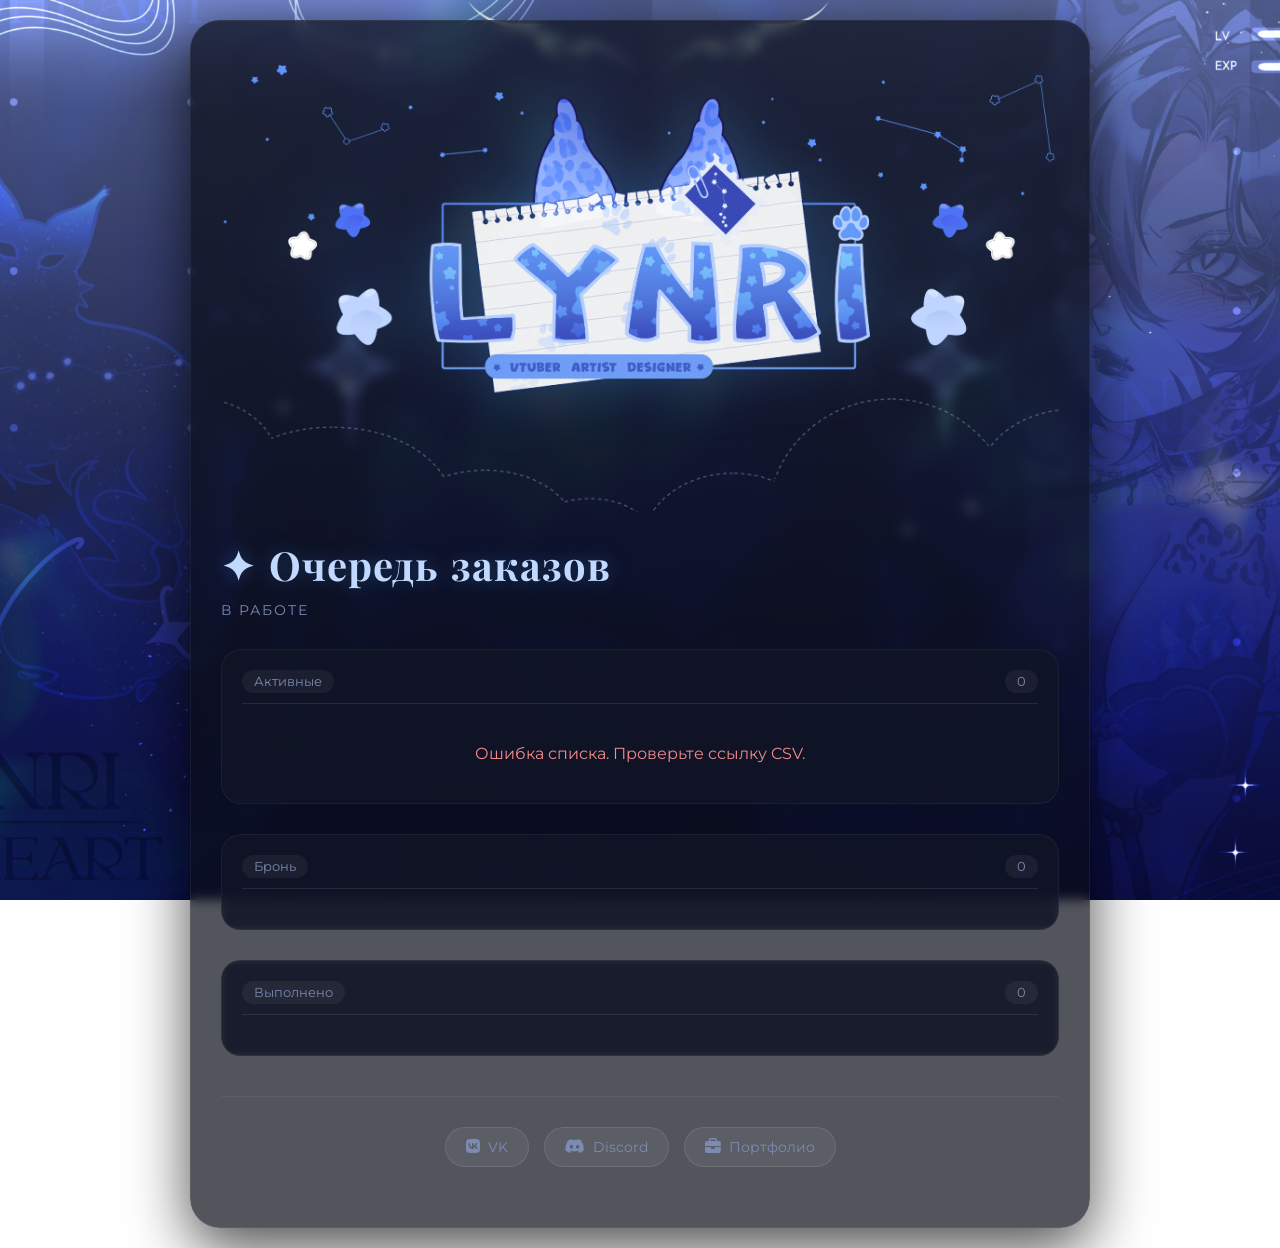
==== index.html @ e6dee806 "first commit" ====
<!DOCTYPE html>
<html lang="ru">
<head>
    <meta charset="UTF-8">
    <meta name="viewport" content="width=device-width, initial-scale=1.0">
    <title>LYNRI — Очередь заказов</title>
    
    <link href="https://fonts.googleapis.com/css2?family=Playfair+Display:ital,wght@0,400;0,600;1,400&family=Montserrat:wght@300;400;500&display=swap" rel="stylesheet">
    <link rel="stylesheet" href="https://cdnjs.cloudflare.com/ajax/libs/font-awesome/6.4.0/css/all.min.css">

    <style>
        /* 
              1. БАЗОВЫЕ ЦВЕТА
               */
        * {
            box-sizing: border-box;
            margin: 0;
            padding: 0;
        }

        body {
            background-image: url('background.jpg'); 
            background-size: cover;
            background-position: center;
            background-attachment: fixed;
            background-repeat: no-repeat;

            color: #e0e5ff;
            font-family: 'Montserrat', sans-serif;
            min-height: 100vh;
            display: flex;
            justify-content: center;
            padding: 20px;
        }

        .container {
            max-width: 900px;
            width: 100%;
            background: rgba(11, 13, 23, 0.7); 
            backdrop-filter: blur(6px);
            padding: 30px;
            border-radius: 30px;
            border: 1px solid rgba(255,255,255,0.05);
            box-shadow: 0 20px 60px rgba(0,0,0,0.7);
        }

        /* 
              2. КАСТОМНЫЕ ШРИФТЫ
               */
        @font-face {
            font-family: 'Angelic Bonques';
            src: url('fonts/Angelic Bonques Sans Regular.ttf') format('truetype');
            font-weight: normal;
            font-style: normal;
        }
        @font-face {
            font-family: 'Bergamasco';
            src: url('fonts/BergamascoLight.otf') format('opentype');
            font-weight: normal;
            font-style: normal;
        }
        @font-face {
            font-family: 'Pixelzone';
            src: url('fonts/Pixelzone.ttf') format('truetype');
            font-weight: 500;
            font-style: normal;
        }

        h1, h2, .order-nick {
            font-family: 'Angelic Bonques', 'Playfair Display', serif;
            letter-spacing: 1px;
        }

        /* 
              3. ЛОГОТИП
               */
        .logo-header {
            text-align: center;
            margin-bottom: 15px;
        }

        .logo-header img {
            max-width: 100%;
            width: 100%;
            height: auto;
            filter: drop-shadow(0 0 30px rgba(79, 172, 254, 0.3));
        }

        /* 
              4. СТИЛИ КАРТОЧЕК
               */
        h1 {
            font-size: 2.5rem;
            margin-bottom: 10px;
            color: #c1d9ff;
            text-shadow: 0 0 20px rgba(79, 172, 254, 0.3);
        }

        .sub-title {
            font-size: 0.9rem;
            color: #7b8bb3;
            letter-spacing: 2px;
            text-transform: uppercase;
            margin-bottom: 30px;
        }

        .section {
            background: rgba(20, 25, 45, 0.6);
            backdrop-filter: blur(4px);
            border-radius: 20px;
            padding: 20px;
            margin-bottom: 30px;
            border: 1px solid rgba(255,255,255,0.05);
        }

        .section-title {
            font-size: 1.2rem;
            color: #99b4e6;
            border-bottom: 1px solid rgba(255,255,255,0.1);
            padding-bottom: 10px;
            margin-bottom: 20px;
            display: flex;
            justify-content: space-between;
            align-items: center;
        }
        
        .section-title span {
            font-size: 0.8rem;
            background: rgba(255,255,255,0.05);
            padding: 4px 12px;
            border-radius: 20px;
            color: #7b8bb3;
        }

        /* = НОВАЯ КАРТОЧКА = */
        .order-card {
            position: relative;
            overflow: hidden;
            border-radius: 12px;
            padding: 16px 20px;
            margin-bottom: 12px;
            display: flex;
            justify-content: space-between;
            align-items: center;
            border-left: 3px solid #4a7c98;
            background: #141c2b;
            transition: all 0.2s;
            box-shadow: 0 4px 15px rgba(0,0,0,0.3);
        }

        .order-card:hover {
            transform: translateX(3px);
        }

        .order-card::before {
            content: '';
            position: absolute;
            top: 0;
            left: 0;
            height: 100%;
            width: var(--progress, 0%);
            background: rgba(74, 124, 152, 0.25);
            transition: width 0.5s ease;
            z-index: 0;
        }

        .order-nick {
            position: relative;
            z-index: 1;
            font-size: 1.1rem;
            font-weight: 600;
            color: #dbe6ff;
            letter-spacing: 0.5px;
        }

        .order-right {
            position: relative;
            z-index: 1;
            display: flex;
            align-items: center;
            gap: 15px;
            flex-wrap: wrap;
            justify-content: flex-end;
        }

        /* Бейджи статуса оплаты */
        .payment-badge {
            font-size: 0.7rem;
            padding: 4px 12px;
            border-radius: 30px;
            font-weight: 600;
            text-transform: uppercase;
            letter-spacing: 0.5px;
            white-space: nowrap;
        }

        .payment-paid {
            background: #1b4a3b;
            color: #6fcf97;
        }
        .payment-reserved {
            background: #3d315a;
            color: #b28fe6;
        }
        .payment-unpaid {
            background: #4a2e2e;
            color: #f28b8b;
        }

        .progress-text {
            font-size: 0.85rem;
            font-weight: 500;
            color: #7b8bb3;
            min-width: 35px;
            text-align: right;
        }

        /* 
              5. ФУТЕР С СОЦСЕТЯМИ
               */
        .footer-links {
            margin-top: 40px;
            text-align: center;
            padding: 30px 0;
            border-top: 1px solid rgba(255,255,255,0.05);
            display: flex;
            justify-content: center;
            gap: 15px;
            flex-wrap: wrap;
        }

        .footer-links a {
            color: #7b8bb3;
            text-decoration: none;
            font-size: 0.9rem;
            transition: all 0.3s ease;
            padding: 10px 20px;
            border-radius: 30px;
            background: rgba(255,255,255,0.05);
            border: 1px solid rgba(255,255,255,0.1);
            display: inline-flex;
            align-items: center;
            gap: 8px;
        }

        .footer-links a:hover {
            color: #c1d9ff;
            background: rgba(255,255,255,0.12);
            transform: translateY(-3px);
            box-shadow: 0 4px 15px rgba(79, 172, 254, 0.2);
        }

        .footer-links a i {
            font-size: 1.1em;
        }

        /* 
              6. АДАПТИВ (Мобильные)
               */
        @media (max-width: 650px) {
            .container { padding: 15px; }
            .order-card {
                flex-direction: column;
                align-items: flex-start;
                gap: 10px;
            }
            .order-right {
                width: 100%;
                justify-content: flex-start;
            }
            .order-nick {
                font-size: 1rem;
            }
            .logo-header img {
                max-width: 200px;
            }
        }
    </style>
</head>
<body>
    <div class="container">
        <div class="logo-header">
            <img src="logo.png" alt="LYNRI Logo">
        </div>

  
        <h1>✦ Очередь заказов</h1>
        <div class="sub-title">в работе</div>

        <!-- Блок: Активные (В работе) -->
        <div class="section" id="active-section">
            <div class="section-title">
                <span>Активные</span>
                <span id="active-count">0</span>
            </div>
            <div id="active-list"></div>
        </div>

        <!-- Блок: Бронь -->
        <div class="section" id="reserved-section">
            <div class="section-title">
                <span>Бронь</span>
                <span id="reserved-count">0</span>
            </div>
            <div id="reserved-list"></div>
        </div>

        <!-- Блок: Выполнено -->
        <div class="section" id="done-section">
            <div class="section-title">
                <span>Выполнено</span>
                <span id="done-count">0</span>
            </div>
            <div id="done-list"></div>
        </div>


        <div class="footer-links">
            <a href="https://vk.com/ваш_вк" target="_blank" aria-label="VK">
                <i class="fa-brands fa-vk"></i> VK
            </a>
            <a href="https://discord.gg/ваш_дискорд" target="_blank" aria-label="Discord">
                <i class="fa-brands fa-discord"></i> Discord
            </a>
            <a href="https://lynxheart.myportfolio.com/work" target="_blank" class="portfolio-link" aria-label="Портфолио">
                <i class="fa-solid fa-briefcase"></i> Портфолио
            </a>
        </div>
    </div>

    <!-- 
        Загружаем список из таблицы
         -->
    <script>
        const GOOGLE_SHEETS_CSV_URL = 'https://docs.google.com/spreadsheets/d/e/2PACX-1vRECqnD-OOCX1bl_h93zz3nt8xxauWcC_f7AHNR52vi6DpwQ6y5DIsLlx8XBZGhv_gj8Gy8Ri6N9Inb/pub?output=csv';

        const PAYMENT_CLASSES = {
            'Оплачено': 'payment-paid',
            'Бронь': 'payment-reserved',
            'Не оплачено': 'payment-unpaid'
        };

        async function loadOrders() {
            try {
                const response = await fetch(GOOGLE_SHEETS_CSV_URL, { cache: 'no-store' });
                if (!response.ok) throw new Error('Ошибка загрузки таблицы');
                const csvText = await response.text();
                const rows = csvText.trim().split('\n').slice(1);
                
                const orders = rows.map(row => {
                    const cols = row.split(',').map(c => c.trim().replace(/^"|"$/g, ''));
                    return {
                        nick: cols[0] || 'Без имени',
                        progress: parseInt(cols[1]) || 0,
                        payment: cols[2] || 'Не оплачено',
                        status: cols[3] || 'В работе'
                    };
                });

                const validOrders = orders.filter(o => o.nick !== 'Без имени');
                renderOrders(validOrders);

            } catch (error) {
                console.error('Ошибка при загрузке:', error);
                document.querySelector('#active-list').innerHTML = 
                    '<p style="color:#f28b8b; text-align:center; padding:20px;">Ошибка списка. Проверьте ссылку CSV.</p>';
            }
        }

        function renderOrders(orders) {
            const active = orders.filter(o => o.status === 'В работе' && o.progress < 100);
            const reserved = orders.filter(o => o.payment === 'Бронь');
            const done = orders.filter(o => o.status === 'Выполнено' || o.progress === 100);

            function createCard(order) {
                const badgeClass = PAYMENT_CLASSES[order.payment] || 'payment-unpaid';
                return `
                    <div class="order-card" style="--progress: ${order.progress}%;">
                        <span class="order-nick">${order.nick}</span>
                        <div class="order-right">
                            <span class="payment-badge ${badgeClass}">${order.payment}</span>
                            <span class="progress-text">${order.progress}%</span>
                        </div>
                    </div>
                `;
            }

            document.getElementById('active-list').innerHTML = active.map(createCard).join('');
            document.getElementById('reserved-list').innerHTML = reserved.map(createCard).join('');
            document.getElementById('done-list').innerHTML = done.map(createCard).join('');

            document.getElementById('active-count').textContent = active.length;
            document.getElementById('reserved-count').textContent = reserved.length;
            document.getElementById('done-count').textContent = done.length;
        }

        loadOrders();
        setInterval(loadOrders, 30000);
    </script>
</body>
</html>
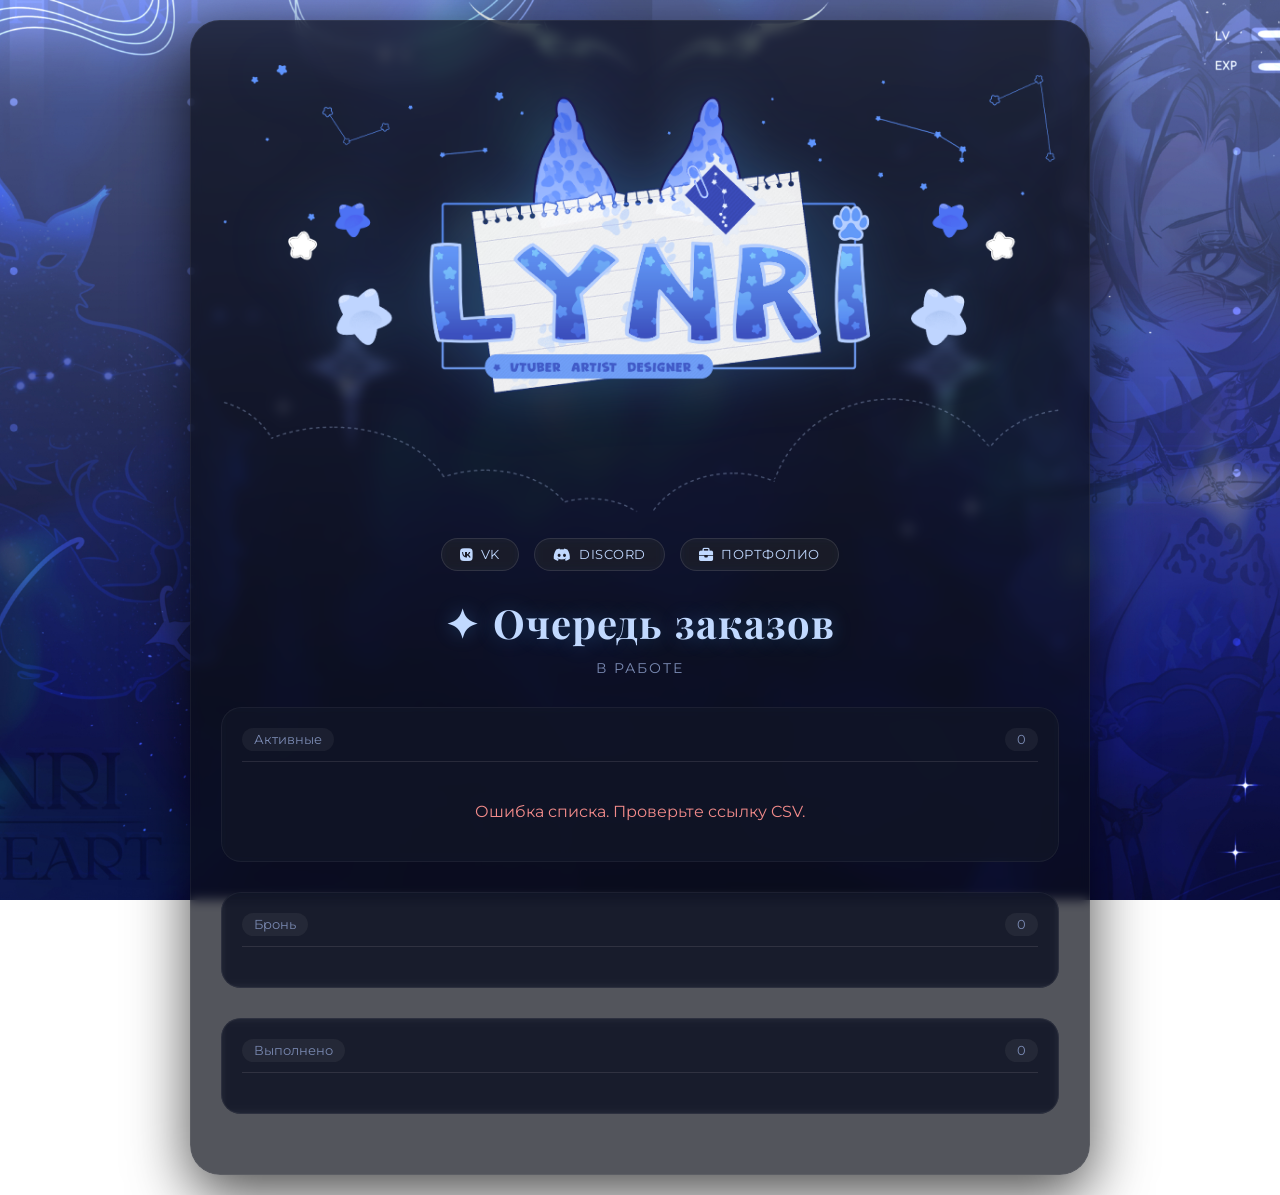
==== commit 77f032c3: "init" ====
--- a/index.html
+++ b/index.html
@@ -72,11 +72,11 @@
         }
 
         /* 
-              3. ЛОГОТИП
+              3. ЛОГОТИП И СОЦИАЛЬНЫЕ КНОПКИ
                */
         .logo-header {
             text-align: center;
-            margin-bottom: 15px;
+            margin-bottom: 10px;
         }
 
         .logo-header img {
@@ -84,6 +84,45 @@
             width: 100%;
             height: auto;
             filter: drop-shadow(0 0 30px rgba(79, 172, 254, 0.3));
+        }
+
+        /* Обновлённые соц-кнопки под логотипом */
+        .social-links {
+            display: flex;
+            justify-content: center;
+            gap: 15px;
+            flex-wrap: wrap;
+            margin: 15px 0 25px 0;
+        }
+
+        .social-links a {
+            color: #c1d9ff;
+            text-decoration: none;
+            font-size: 0.8rem;
+            padding: 8px 18px;
+            border-radius: 30px;
+            background: rgba(255, 255, 255, 0.06);
+            border: 1px solid rgba(255, 255, 255, 0.1);
+            backdrop-filter: blur(4px);
+            display: inline-flex;
+            align-items: center;
+            gap: 8px;
+            transition: all 0.3s ease;
+            letter-spacing: 0.5px;
+            font-weight: 400;
+            text-transform: uppercase;
+        }
+
+        .social-links a i {
+            font-size: 1.1em;
+        }
+
+        .social-links a:hover {
+            transform: scale(1.05);
+            background: rgba(79, 172, 254, 0.15);
+            border-color: #4a7c98;
+            box-shadow: 0 0 25px rgba(79, 172, 254, 0.15);
+            color: #fff;
         }
 
         /* 
@@ -94,6 +133,7 @@
             margin-bottom: 10px;
             color: #c1d9ff;
             text-shadow: 0 0 20px rgba(79, 172, 254, 0.3);
+            text-align: center;
         }
 
         .sub-title {
@@ -102,6 +142,7 @@
             letter-spacing: 2px;
             text-transform: uppercase;
             margin-bottom: 30px;
+            text-align: center;
         }
 
         .section {
@@ -216,46 +257,7 @@
         }
 
         /* 
-              5. ФУТЕР С СОЦСЕТЯМИ
-               */
-        .footer-links {
-            margin-top: 40px;
-            text-align: center;
-            padding: 30px 0;
-            border-top: 1px solid rgba(255,255,255,0.05);
-            display: flex;
-            justify-content: center;
-            gap: 15px;
-            flex-wrap: wrap;
-        }
-
-        .footer-links a {
-            color: #7b8bb3;
-            text-decoration: none;
-            font-size: 0.9rem;
-            transition: all 0.3s ease;
-            padding: 10px 20px;
-            border-radius: 30px;
-            background: rgba(255,255,255,0.05);
-            border: 1px solid rgba(255,255,255,0.1);
-            display: inline-flex;
-            align-items: center;
-            gap: 8px;
-        }
-
-        .footer-links a:hover {
-            color: #c1d9ff;
-            background: rgba(255,255,255,0.12);
-            transform: translateY(-3px);
-            box-shadow: 0 4px 15px rgba(79, 172, 254, 0.2);
-        }
-
-        .footer-links a i {
-            font-size: 1.1em;
-        }
-
-        /* 
-              6. АДАПТИВ (Мобильные)
+              5. АДАПТИВ (Мобильные)
                */
         @media (max-width: 650px) {
             .container { padding: 15px; }
@@ -274,16 +276,34 @@
             .logo-header img {
                 max-width: 200px;
             }
+            .social-links a {
+                padding: 6px 14px;
+                font-size: 0.7rem;
+            }
         }
     </style>
 </head>
 <body>
     <div class="container">
+        <!-- ЛОГОТИП -->
         <div class="logo-header">
             <img src="logo.png" alt="LYNRI Logo">
         </div>
 
-  
+        <!-- СОЦИАЛЬНЫЕ ССЫЛКИ ПОД ЛОГОТИПОМ -->
+        <div class="social-links">
+            <a href="https://vk.com/lynriblauheart" target="_blank" aria-label="VK">
+                <i class="fa-brands fa-vk"></i> VK
+            </a>
+            <a href="https://discord.gg/lynriblauheart" target="_blank" aria-label="Discord">
+                <i class="fa-brands fa-discord"></i> Discord
+            </a>
+            <a href="https://lynxheart.myportfolio.com/work" target="_blank" aria-label="Портфолио">
+                <i class="fa-solid fa-briefcase"></i> Портфолио
+            </a>
+        </div>
+
+        <!-- Заголовок -->
         <h1>✦ Очередь заказов</h1>
         <div class="sub-title">в работе</div>
 
@@ -312,19 +332,6 @@
                 <span id="done-count">0</span>
             </div>
             <div id="done-list"></div>
-        </div>
-
-
-        <div class="footer-links">
-            <a href="https://vk.com/ваш_вк" target="_blank" aria-label="VK">
-                <i class="fa-brands fa-vk"></i> VK
-            </a>
-            <a href="https://discord.gg/ваш_дискорд" target="_blank" aria-label="Discord">
-                <i class="fa-brands fa-discord"></i> Discord
-            </a>
-            <a href="https://lynxheart.myportfolio.com/work" target="_blank" class="portfolio-link" aria-label="Портфолио">
-                <i class="fa-solid fa-briefcase"></i> Портфолио
-            </a>
         </div>
     </div>
 
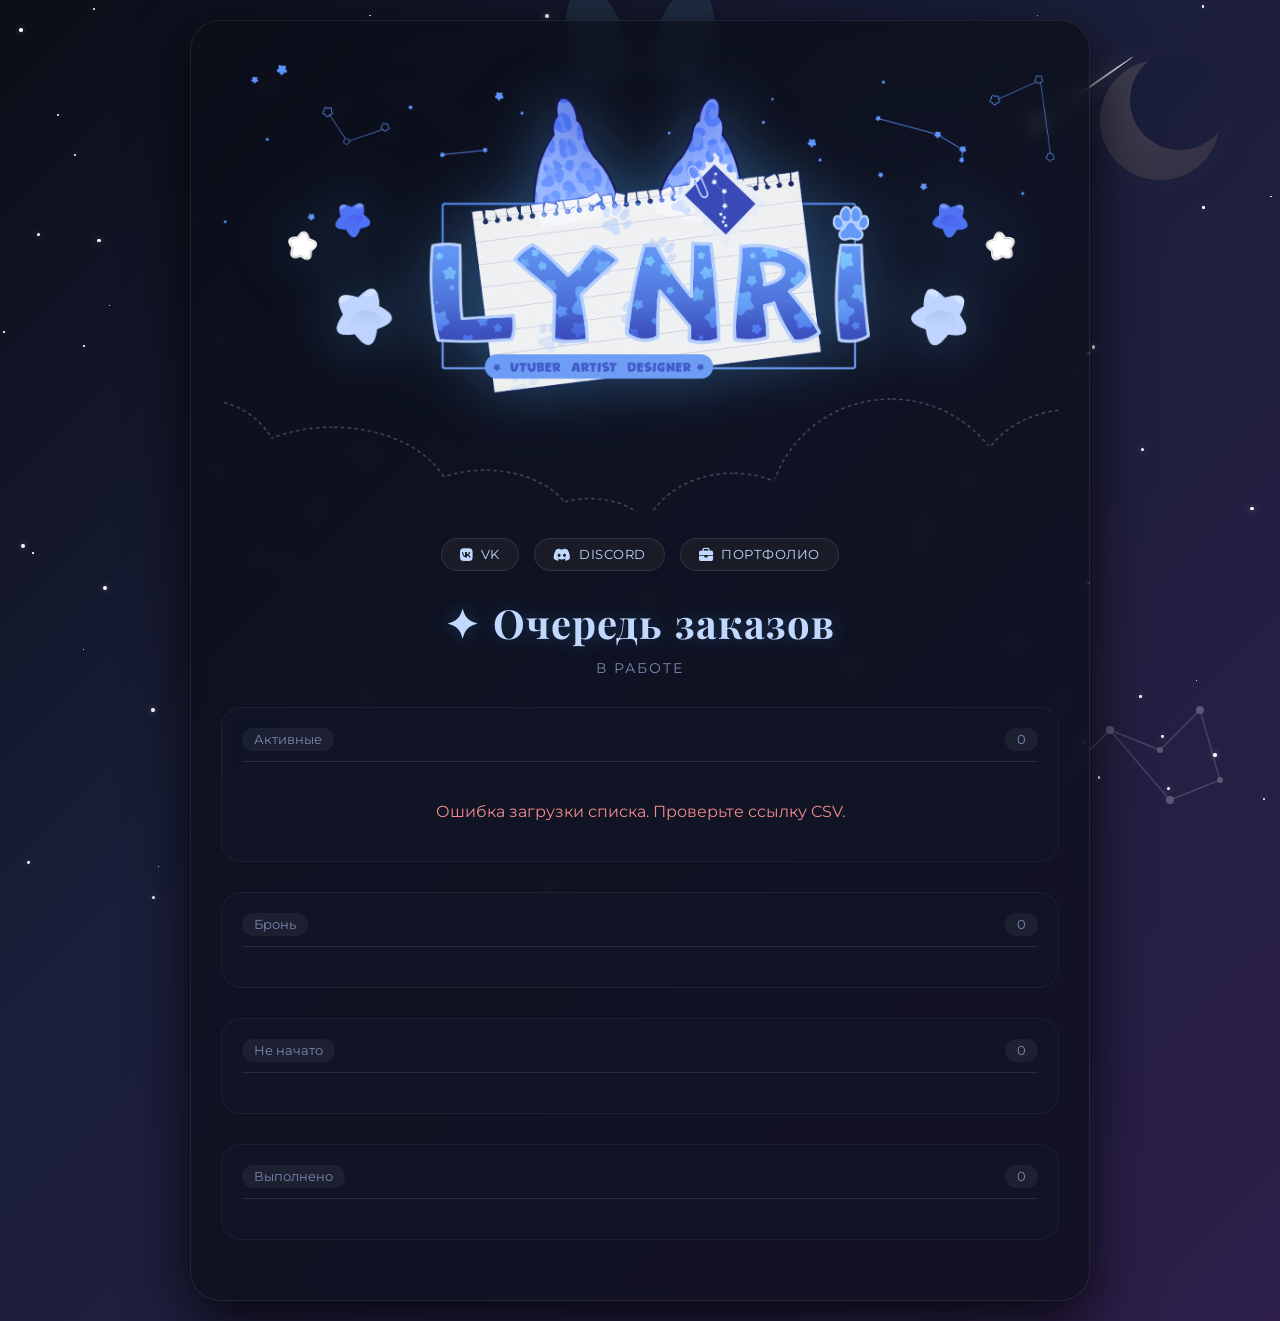
==== commit 9a22596d: "init2" ====
--- a/index.html
+++ b/index.html
@@ -4,14 +4,14 @@
     <meta charset="UTF-8">
     <meta name="viewport" content="width=device-width, initial-scale=1.0">
     <title>LYNRI — Очередь заказов</title>
-    
+
     <link href="https://fonts.googleapis.com/css2?family=Playfair+Display:ital,wght@0,400;0,600;1,400&family=Montserrat:wght@300;400;500&display=swap" rel="stylesheet">
     <link rel="stylesheet" href="https://cdnjs.cloudflare.com/ajax/libs/font-awesome/6.4.0/css/all.min.css">
 
     <style>
-        /* 
-              1. БАЗОВЫЕ ЦВЕТА
-               */
+        /* =========================================================
+              1. БАЗОВЫЕ ЦВЕТА И ФОН (ГРАДИЕНТ)
+              ========================================================= */
         * {
             box-sizing: border-box;
             margin: 0;
@@ -19,34 +19,179 @@
         }
 
         body {
-            background-image: url('background.jpg'); 
-            background-size: cover;
-            background-position: center;
-            background-attachment: fixed;
-            background-repeat: no-repeat;
-
+            /* Убрали картинку, теперь градиент */
+            background: linear-gradient(135deg, #0b0d17 0%, #1a1f3a 40%, #2d1f4a 100%);
+            min-height: 100vh;
             color: #e0e5ff;
             font-family: 'Montserrat', sans-serif;
-            min-height: 100vh;
             display: flex;
             justify-content: center;
             padding: 20px;
-        }
-
+            overflow-x: hidden;
+        }
+
+        /* =========================================================
+              2. ДЕКОРАТИВНЫЕ ЭЛЕМЕНТЫ (ЗВЁЗДЫ, ЛУНА, СОЗВЕЗДИЕ)
+              ========================================================= */
+
+        /* Общий контейнер для декора (чтобы не мешал контенту) */
+        .stars-wrapper {
+            position: fixed;
+            top: 0;
+            left: 0;
+            width: 100%;
+            height: 100%;
+            pointer-events: none;
+            z-index: 0;
+            overflow: hidden;
+        }
+
+        /* Звёзды (мерцающие) */
+        .star {
+            position: absolute;
+            background: #fff;
+            border-radius: 50%;
+            animation: twinkle var(--duration) ease-in-out infinite alternate;
+            box-shadow: 0 0 6px rgba(255,255,255,0.4);
+        }
+
+        @keyframes twinkle {
+            0% { opacity: 0.3; transform: scale(0.8); }
+            100% { opacity: 1; transform: scale(1.2); }
+        }
+
+        /* Падающая звезда */
+        .shooting-star {
+            position: absolute;
+            top: 10%;
+            left: 80%;
+            width: 120px;
+            height: 2px;
+            background: linear-gradient(to right, rgba(255,255,255,0), #ffffff);
+            border-radius: 50%;
+            transform: rotate(-35deg);
+            animation: shoot 8s linear infinite;
+            box-shadow: 0 0 20px rgba(255,255,255,0.5);
+        }
+
+        .shooting-star::after {
+            content: '';
+            position: absolute;
+            top: -3px;
+            left: 0;
+            width: 8px;
+            height: 8px;
+            background: #fff;
+            border-radius: 50%;
+            box-shadow: 0 0 20px #fff;
+        }
+
+        @keyframes shoot {
+            0% { transform: translate(0, 0) rotate(-35deg); opacity: 0; }
+            5% { opacity: 1; }
+            20% { opacity: 1; }
+            40% { opacity: 0; transform: translate(-600px, 400px) rotate(-35deg); }
+            100% { opacity: 0; }
+        }
+
+        /* Созвездие (SVG) */
+        .constellation {
+            position: fixed;
+            bottom: 60px;
+            right: 40px;
+            width: 200px;
+            height: 150px;
+            opacity: 0.25;
+            z-index: 0;
+            stroke: rgba(255,255,255,0.6);
+            fill: none;
+            stroke-width: 1.5;
+        }
+
+        .constellation circle {
+            fill: #fff;
+            stroke: none;
+        }
+
+        /* Луна (полумесяц) */
+        .moon {
+            position: fixed;
+            top: 60px;
+            right: 60px;
+            width: 120px;
+            height: 120px;
+            opacity: 0.15;
+            z-index: 0;
+            background: radial-gradient(circle at 30% 30%, #ffe5b4, #b08d6a);
+            border-radius: 50%;
+            box-shadow: 0 0 80px rgba(255, 235, 180, 0.2);
+        }
+
+        .moon::after {
+            content: '';
+            position: absolute;
+            top: -10px;
+            left: 30px;
+            width: 100px;
+            height: 100px;
+            background: #1a1f3a;
+            border-radius: 50%;
+        }
+
+        /* Ушки (декоративные сверху) */
+        .ears {
+            position: fixed;
+            top: 0;
+            left: 50%;
+            transform: translateX(-50%);
+            width: 300px;
+            height: 80px;
+            z-index: 0;
+            opacity: 0.2;
+            pointer-events: none;
+        }
+
+        .ears::before, .ears::after {
+            content: '';
+            position: absolute;
+            bottom: 0;
+            width: 50px;
+            height: 90px;
+            background: #4a7c98;
+            border-radius: 50% 50% 0 0;
+            transform-origin: bottom center;
+            border: 2px solid rgba(255,255,255,0.1);
+        }
+
+        .ears::before {
+            left: 30%;
+            transform: rotate(-15deg);
+        }
+
+        .ears::after {
+            right: 30%;
+            transform: rotate(15deg);
+        }
+
+        /* =========================================================
+              3. ОСНОВНОЙ КОНТЕЙНЕР
+              ========================================================= */
         .container {
+            position: relative;
+            z-index: 1;
             max-width: 900px;
             width: 100%;
-            background: rgba(11, 13, 23, 0.7); 
-            backdrop-filter: blur(6px);
+            background: rgba(11, 13, 23, 0.7);
+            backdrop-filter: blur(8px);
             padding: 30px;
             border-radius: 30px;
-            border: 1px solid rgba(255,255,255,0.05);
-            box-shadow: 0 20px 60px rgba(0,0,0,0.7);
-        }
-
-        /* 
-              2. КАСТОМНЫЕ ШРИФТЫ
-               */
+            border: 1px solid rgba(255,255,255,0.08);
+            box-shadow: 0 20px 60px rgba(0,0,0,0.8);
+        }
+
+        /* =========================================================
+              4. ШРИФТЫ
+              ========================================================= */
         @font-face {
             font-family: 'Angelic Bonques';
             src: url('fonts/Angelic Bonques Sans Regular.ttf') format('truetype');
@@ -71,9 +216,9 @@
             letter-spacing: 1px;
         }
 
-        /* 
-              3. ЛОГОТИП И СОЦИАЛЬНЫЕ КНОПКИ
-               */
+        /* =========================================================
+              5. ЛОГОТИП И СОЦИАЛКИ
+              ========================================================= */
         .logo-header {
             text-align: center;
             margin-bottom: 10px;
@@ -83,10 +228,9 @@
             max-width: 100%;
             width: 100%;
             height: auto;
-            filter: drop-shadow(0 0 30px rgba(79, 172, 254, 0.3));
-        }
-
-        /* Обновлённые соц-кнопки под логотипом */
+            filter: drop-shadow(0 0 30px rgba(79, 172, 254, 0.4));
+        }
+
         .social-links {
             display: flex;
             justify-content: center;
@@ -125,9 +269,9 @@
             color: #fff;
         }
 
-        /* 
-              4. СТИЛИ КАРТОЧЕК
-               */
+        /* =========================================================
+              6. СТИЛИ КАРТОЧЕК
+              ========================================================= */
         h1 {
             font-size: 2.5rem;
             margin-bottom: 10px;
@@ -164,7 +308,7 @@
             justify-content: space-between;
             align-items: center;
         }
-        
+
         .section-title span {
             font-size: 0.8rem;
             background: rgba(255,255,255,0.05);
@@ -173,7 +317,6 @@
             color: #7b8bb3;
         }
 
-        /* = НОВАЯ КАРТОЧКА = */
         .order-card {
             position: relative;
             overflow: hidden;
@@ -193,6 +336,7 @@
             transform: translateX(3px);
         }
 
+        /* Фон прогресса (0% = пустой) */
         .order-card::before {
             content: '';
             position: absolute;
@@ -214,6 +358,12 @@
             letter-spacing: 0.5px;
         }
 
+        .task-name {
+            font-weight: 700;
+            color: #88c0d0;
+            margin-left: 4px;
+        }
+
         .order-right {
             position: relative;
             z-index: 1;
@@ -224,7 +374,6 @@
             justify-content: flex-end;
         }
 
-        /* Бейджи статуса оплаты */
         .payment-badge {
             font-size: 0.7rem;
             padding: 4px 12px;
@@ -239,10 +388,12 @@
             background: #1b4a3b;
             color: #6fcf97;
         }
+
         .payment-reserved {
-            background: #3d315a;
-            color: #b28fe6;
-        }
+            background: #4a7c98;
+            color: #e0e5ff;
+        }
+
         .payment-unpaid {
             background: #4a2e2e;
             color: #f28b8b;
@@ -256,9 +407,9 @@
             text-align: right;
         }
 
-        /* 
-              5. АДАПТИВ (Мобильные)
-               */
+        /* =========================================================
+              7. АДАПТИВ
+              ========================================================= */
         @media (max-width: 650px) {
             .container { padding: 15px; }
             .order-card {
@@ -280,17 +431,59 @@
                 padding: 6px 14px;
                 font-size: 0.7rem;
             }
+            /* На мобильных скрываем часть декора */
+            .moon, .constellation {
+                display: none;
+            }
+            .ears {
+                opacity: 0.1;
+                width: 200px;
+                height: 50px;
+            }
         }
     </style>
 </head>
 <body>
+
+    <!-- =========================================================
+        ДЕКОРАТИВНЫЕ ЭЛЕМЕНТЫ (ЗВЁЗДЫ, ЛУНА, СОЗВЕЗДИЕ)
+        ========================================================= -->
+    <div class="stars-wrapper">
+        <!-- Звёзды (генерация через JS) -->
+        <div id="stars-container"></div>
+
+        <!-- Падающая звезда -->
+        <div class="shooting-star"></div>
+
+        <!-- Созвездие (SVG) -->
+        <svg class="constellation" viewBox="0 0 200 150">
+            <polyline points="30,80 70,40 120,60 160,20 180,90 130,110 70,40" />
+            <circle cx="30" cy="80" r="3" />
+            <circle cx="70" cy="40" r="4" />
+            <circle cx="120" cy="60" r="3" />
+            <circle cx="160" cy="20" r="4" />
+            <circle cx="180" cy="90" r="3" />
+            <circle cx="130" cy="110" r="4" />
+        </svg>
+
+        <!-- Луна -->
+        <div class="moon"></div>
+
+        <!-- Ушки (декоративные) -->
+        <div class="ears"></div>
+    </div>
+
+    <!-- =========================================================
+        ОСНОВНОЙ КОНТЕНТ
+        ========================================================= -->
     <div class="container">
+
         <!-- ЛОГОТИП -->
         <div class="logo-header">
             <img src="logo.png" alt="LYNRI Logo">
         </div>
 
-        <!-- СОЦИАЛЬНЫЕ ССЫЛКИ ПОД ЛОГОТИПОМ -->
+        <!-- СОЦИАЛКИ -->
         <div class="social-links">
             <a href="https://vk.com/lynriblauheart" target="_blank" aria-label="VK">
                 <i class="fa-brands fa-vk"></i> VK
@@ -303,11 +496,11 @@
             </a>
         </div>
 
-        <!-- Заголовок -->
+        <!-- ЗАГОЛОВОК -->
         <h1>✦ Очередь заказов</h1>
         <div class="sub-title">в работе</div>
 
-        <!-- Блок: Активные (В работе) -->
+        <!-- Блок: Активные -->
         <div class="section" id="active-section">
             <div class="section-title">
                 <span>Активные</span>
@@ -325,6 +518,15 @@
             <div id="reserved-list"></div>
         </div>
 
+        <!-- Блок: Не начато -->
+        <div class="section" id="notstarted-section">
+            <div class="section-title">
+                <span>Не начато</span>
+                <span id="notstarted-count">0</span>
+            </div>
+            <div id="notstarted-list"></div>
+        </div>
+
         <!-- Блок: Выполнено -->
         <div class="section" id="done-section">
             <div class="section-title">
@@ -333,16 +535,35 @@
             </div>
             <div id="done-list"></div>
         </div>
+
     </div>
 
-    <!-- 
-        Загружаем список из таблицы
-         -->
+
     <script>
-        const GOOGLE_SHEETS_CSV_URL = 'https://docs.google.com/spreadsheets/d/e/2PACX-1vRECqnD-OOCX1bl_h93zz3nt8xxauWcC_f7AHNR52vi6DpwQ6y5DIsLlx8XBZGhv_gj8Gy8Ri6N9Inb/pub?output=csv';
+        function createStars() {
+            const container = document.getElementById('stars-container');
+            const count = 120;
+            for (let i = 0; i < count; i++) {
+                const star = document.createElement('div');
+                star.className = 'star';
+                const size = Math.random() * 3 + 1; // 1-4px
+                star.style.width = size + 'px';
+                star.style.height = size + 'px';
+                star.style.left = Math.random() * 100 + '%';
+                star.style.top = Math.random() * 100 + '%';
+                star.style.setProperty('--duration', (Math.random() * 3 + 2) + 's');
+                star.style.animationDelay = Math.random() * 5 + 's';
+                container.appendChild(star);
+            }
+        }
+        createStars();
+
+        // Загрузка заказов
+        const GOOGLE_SHEETS_CSV_URL = 'https://docs.google.com/spreadsheets/d/e/2PACX-1vSNhwUR_3ETiJWZ6vfwdBW4qTmyRt2Hpr75f9pdYQv3sspDYTM1a3YEpZRVk6puR47KJiubB7EDcAG7/pub?output=csv';
 
         const PAYMENT_CLASSES = {
             'Оплачено': 'payment-paid',
+            'Оплачено 50%': 'payment-paid',
             'Бронь': 'payment-reserved',
             'Не оплачено': 'payment-unpaid'
         };
@@ -353,40 +574,50 @@
                 if (!response.ok) throw new Error('Ошибка загрузки таблицы');
                 const csvText = await response.text();
                 const rows = csvText.trim().split('\n').slice(1);
-                
+
                 const orders = rows.map(row => {
                     const cols = row.split(',').map(c => c.trim().replace(/^"|"$/g, ''));
+                    
+                    let payment = cols[3] || 'Не оплачено';
+                    if (/^\d+$/.test(payment)) {
+                        payment = 'Не оплачено';
+                    }
+
                     return {
-                        nick: cols[0] || 'Без имени',
-                        progress: parseInt(cols[1]) || 0,
-                        payment: cols[2] || 'Не оплачено',
-                        status: cols[3] || 'В работе'
+                        owner: cols[0] || 'Без имени',
+                        task: cols[1] || 'Задача',
+                        status: cols[2] || 'Не начато',
+                        payment: payment
                     };
                 });
 
-                const validOrders = orders.filter(o => o.nick !== 'Без имени');
+                const validOrders = orders.filter(o => o.owner !== 'Без имени');
                 renderOrders(validOrders);
 
             } catch (error) {
                 console.error('Ошибка при загрузке:', error);
-                document.querySelector('#active-list').innerHTML = 
-                    '<p style="color:#f28b8b; text-align:center; padding:20px;">Ошибка списка. Проверьте ссылку CSV.</p>';
+                document.querySelector('#active-list').innerHTML =
+                    '<p style="color:#f28b8b; text-align:center; padding:20px;">Ошибка загрузки списка. Проверьте ссылку CSV.</p>';
             }
         }
 
         function renderOrders(orders) {
-            const active = orders.filter(o => o.status === 'В работе' && o.progress < 100);
-            const reserved = orders.filter(o => o.payment === 'Бронь');
-            const done = orders.filter(o => o.status === 'Выполнено' || o.progress === 100);
+            const active = orders.filter(o => o.status === 'Выполняется');
+            const reserved = orders.filter(o => o.status === 'Бронь' || o.payment === 'Бронь');
+            const notStarted = orders.filter(o => o.status === 'Не начато');
+            const done = orders.filter(o => o.status === 'Выполнено');
 
             function createCard(order) {
                 const badgeClass = PAYMENT_CLASSES[order.payment] || 'payment-unpaid';
                 return `
-                    <div class="order-card" style="--progress: ${order.progress}%;">
-                        <span class="order-nick">${order.nick}</span>
+                    <div class="order-card" style="--progress: 0%;">
+                        <span class="order-nick">
+                            ${order.owner} 
+                            <span class="task-name">[${order.task}]</span>
+                        </span>
                         <div class="order-right">
                             <span class="payment-badge ${badgeClass}">${order.payment}</span>
-                            <span class="progress-text">${order.progress}%</span>
+                            <span class="progress-text">0%</span>
                         </div>
                     </div>
                 `;
@@ -394,10 +625,12 @@
 
             document.getElementById('active-list').innerHTML = active.map(createCard).join('');
             document.getElementById('reserved-list').innerHTML = reserved.map(createCard).join('');
+            document.getElementById('notstarted-list').innerHTML = notStarted.map(createCard).join('');
             document.getElementById('done-list').innerHTML = done.map(createCard).join('');
 
             document.getElementById('active-count').textContent = active.length;
             document.getElementById('reserved-count').textContent = reserved.length;
+            document.getElementById('notstarted-count').textContent = notStarted.length;
             document.getElementById('done-count').textContent = done.length;
         }
 
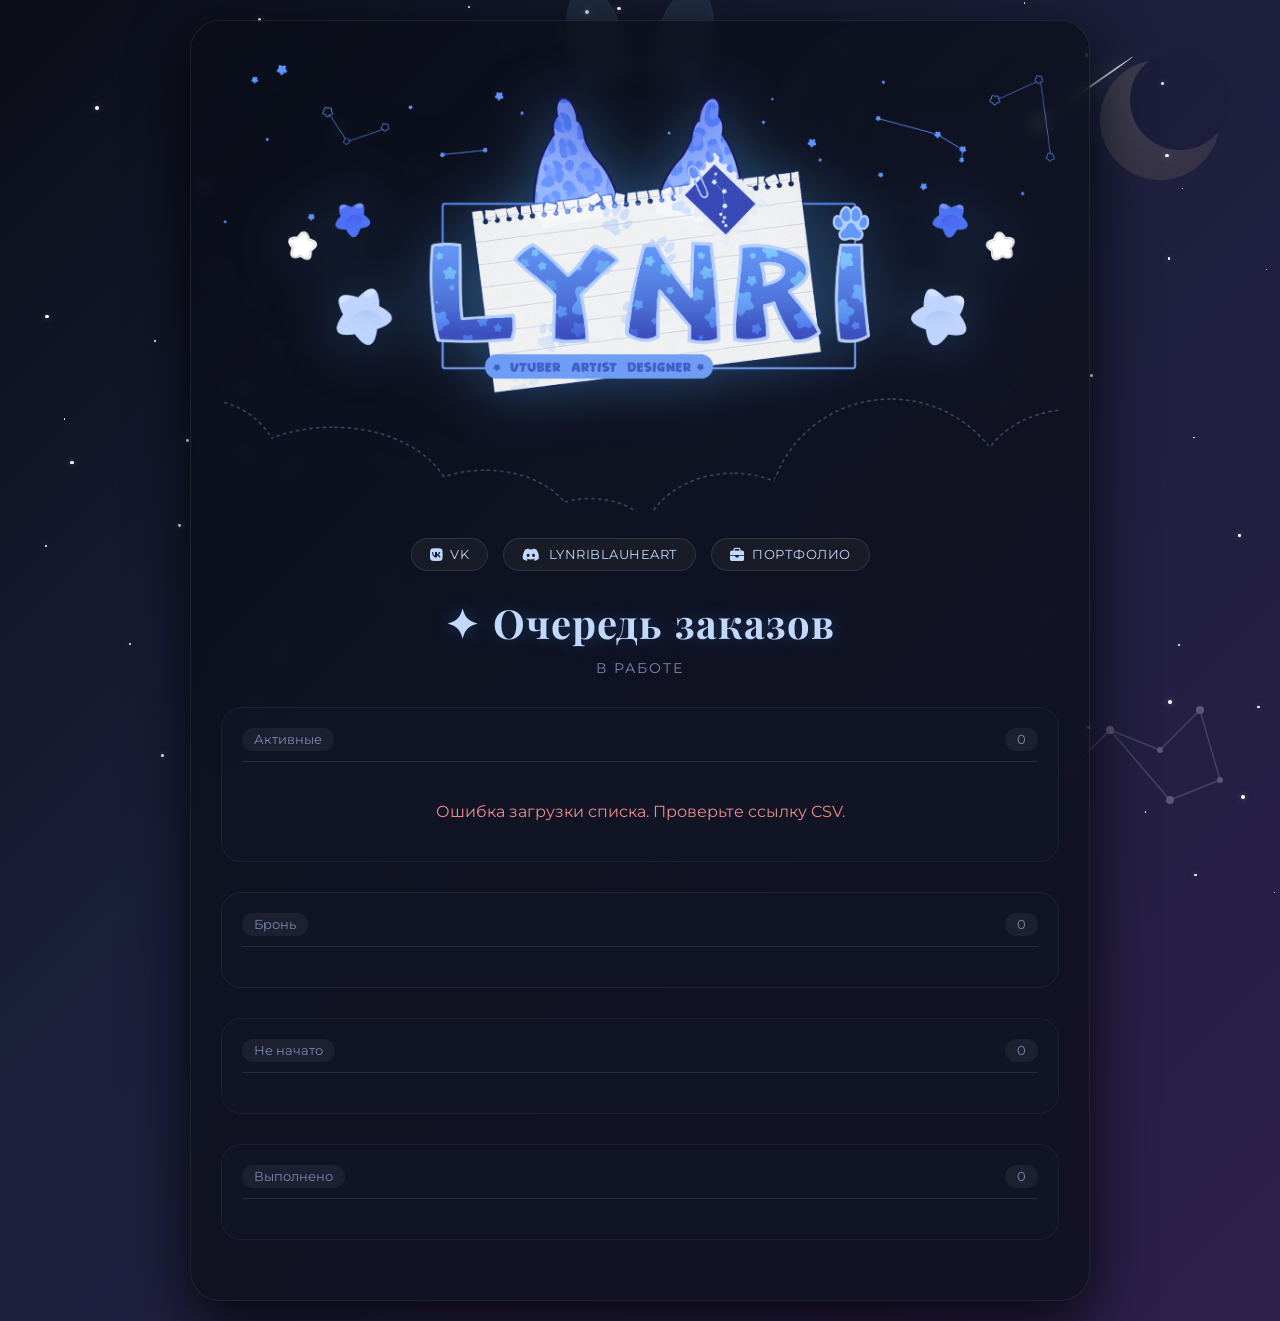
==== commit 4fc3a747: "123" ====
--- a/index.html
+++ b/index.html
@@ -9,9 +9,9 @@
     <link rel="stylesheet" href="https://cdnjs.cloudflare.com/ajax/libs/font-awesome/6.4.0/css/all.min.css">
 
     <style>
-        /* =========================================================
+        /* =
               1. БАЗОВЫЕ ЦВЕТА И ФОН (ГРАДИЕНТ)
-              ========================================================= */
+              = */
         * {
             box-sizing: border-box;
             margin: 0;
@@ -30,9 +30,9 @@
             overflow-x: hidden;
         }
 
-        /* =========================================================
+        /* =
               2. ДЕКОРАТИВНЫЕ ЭЛЕМЕНТЫ (ЗВЁЗДЫ, ЛУНА, СОЗВЕЗДИЕ)
-              ========================================================= */
+              = */
 
         /* Общий контейнер для декора (чтобы не мешал контенту) */
         .stars-wrapper {
@@ -94,7 +94,6 @@
             100% { opacity: 0; }
         }
 
-        /* Созвездие (SVG) */
         .constellation {
             position: fixed;
             bottom: 60px;
@@ -138,7 +137,6 @@
             border-radius: 50%;
         }
 
-        /* Ушки (декоративные сверху) */
         .ears {
             position: fixed;
             top: 0;
@@ -173,9 +171,9 @@
             transform: rotate(15deg);
         }
 
-        /* =========================================================
+        /* =
               3. ОСНОВНОЙ КОНТЕЙНЕР
-              ========================================================= */
+              = */
         .container {
             position: relative;
             z-index: 1;
@@ -189,9 +187,6 @@
             box-shadow: 0 20px 60px rgba(0,0,0,0.8);
         }
 
-        /* =========================================================
-              4. ШРИФТЫ
-              ========================================================= */
         @font-face {
             font-family: 'Angelic Bonques';
             src: url('fonts/Angelic Bonques Sans Regular.ttf') format('truetype');
@@ -216,9 +211,9 @@
             letter-spacing: 1px;
         }
 
-        /* =========================================================
+        /* =
               5. ЛОГОТИП И СОЦИАЛКИ
-              ========================================================= */
+              = */
         .logo-header {
             text-align: center;
             margin-bottom: 10px;
@@ -269,9 +264,9 @@
             color: #fff;
         }
 
-        /* =========================================================
+        /* =
               6. СТИЛИ КАРТОЧЕК
-              ========================================================= */
+              = */
         h1 {
             font-size: 2.5rem;
             margin-bottom: 10px;
@@ -407,9 +402,9 @@
             text-align: right;
         }
 
-        /* =========================================================
+        /* =
               7. АДАПТИВ
-              ========================================================= */
+              = */
         @media (max-width: 650px) {
             .container { padding: 15px; }
             .order-card {
@@ -431,7 +426,6 @@
                 padding: 6px 14px;
                 font-size: 0.7rem;
             }
-            /* На мобильных скрываем часть декора */
             .moon, .constellation {
                 display: none;
             }
@@ -445,9 +439,6 @@
 </head>
 <body>
 
-    <!-- =========================================================
-        ДЕКОРАТИВНЫЕ ЭЛЕМЕНТЫ (ЗВЁЗДЫ, ЛУНА, СОЗВЕЗДИЕ)
-        ========================================================= -->
     <div class="stars-wrapper">
         <!-- Звёзды (генерация через JS) -->
         <div id="stars-container"></div>
@@ -473,9 +464,9 @@
         <div class="ears"></div>
     </div>
 
-    <!-- =========================================================
+    <!-- =
         ОСНОВНОЙ КОНТЕНТ
-        ========================================================= -->
+        = -->
     <div class="container">
 
         <!-- ЛОГОТИП -->
@@ -488,8 +479,8 @@
             <a href="https://vk.com/lynriblauheart" target="_blank" aria-label="VK">
                 <i class="fa-brands fa-vk"></i> VK
             </a>
-            <a href="https://discord.gg/lynriblauheart" target="_blank" aria-label="Discord">
-                <i class="fa-brands fa-discord"></i> Discord
+            <a title="https://discord.gg/lynriblauheart" target="_blank" aria-label="Discord">
+                <i class="fa-brands fa-discord"></i> lynriblauheart
             </a>
             <a href="https://lynxheart.myportfolio.com/work" target="_blank" aria-label="Портфолио">
                 <i class="fa-solid fa-briefcase"></i> Портфолио
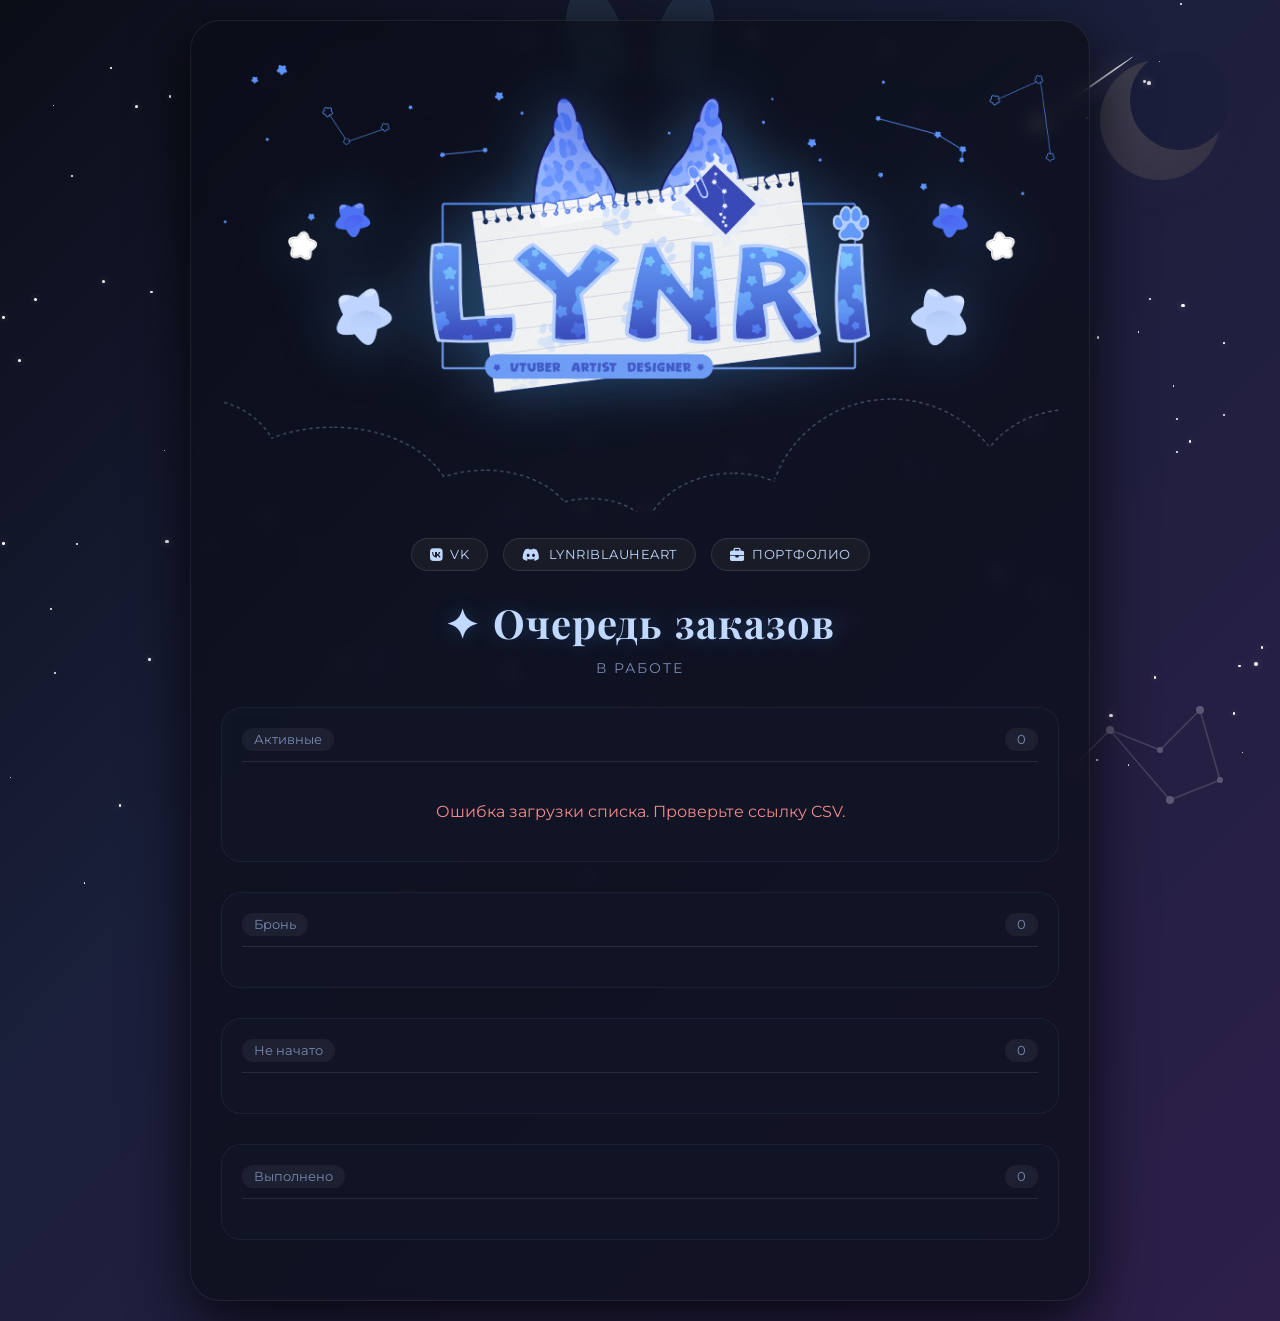
==== commit 581fc237: "percent" ====
--- a/index.html
+++ b/index.html
@@ -331,7 +331,7 @@
             transform: translateX(3px);
         }
 
-        /* Фон прогресса (0% = пустой) */
+        /* Фон прогресса теперь использует реальный процент */
         .order-card::before {
             content: '';
             position: absolute;
@@ -574,11 +574,15 @@
                         payment = 'Не оплачено';
                     }
 
+                    // Добавил чтение процента из 8-го столбца (индекс 7)
+                    let progress = parseInt(cols[7]) || 0;
+
                     return {
                         owner: cols[0] || 'Без имени',
                         task: cols[1] || 'Задача',
                         status: cols[2] || 'Не начато',
-                        payment: payment
+                        payment: payment,
+                        progress: progress // теперь он есть в объекте
                     };
                 });
 
@@ -601,14 +605,14 @@
             function createCard(order) {
                 const badgeClass = PAYMENT_CLASSES[order.payment] || 'payment-unpaid';
                 return `
-                    <div class="order-card" style="--progress: 0%;">
+                    <div class="order-card" style="--progress: ${order.progress}%;">
                         <span class="order-nick">
                             ${order.owner} 
                             <span class="task-name">[${order.task}]</span>
                         </span>
                         <div class="order-right">
                             <span class="payment-badge ${badgeClass}">${order.payment}</span>
-                            <span class="progress-text">0%</span>
+                            <span class="progress-text">${order.progress}%</span>
                         </div>
                     </div>
                 `;
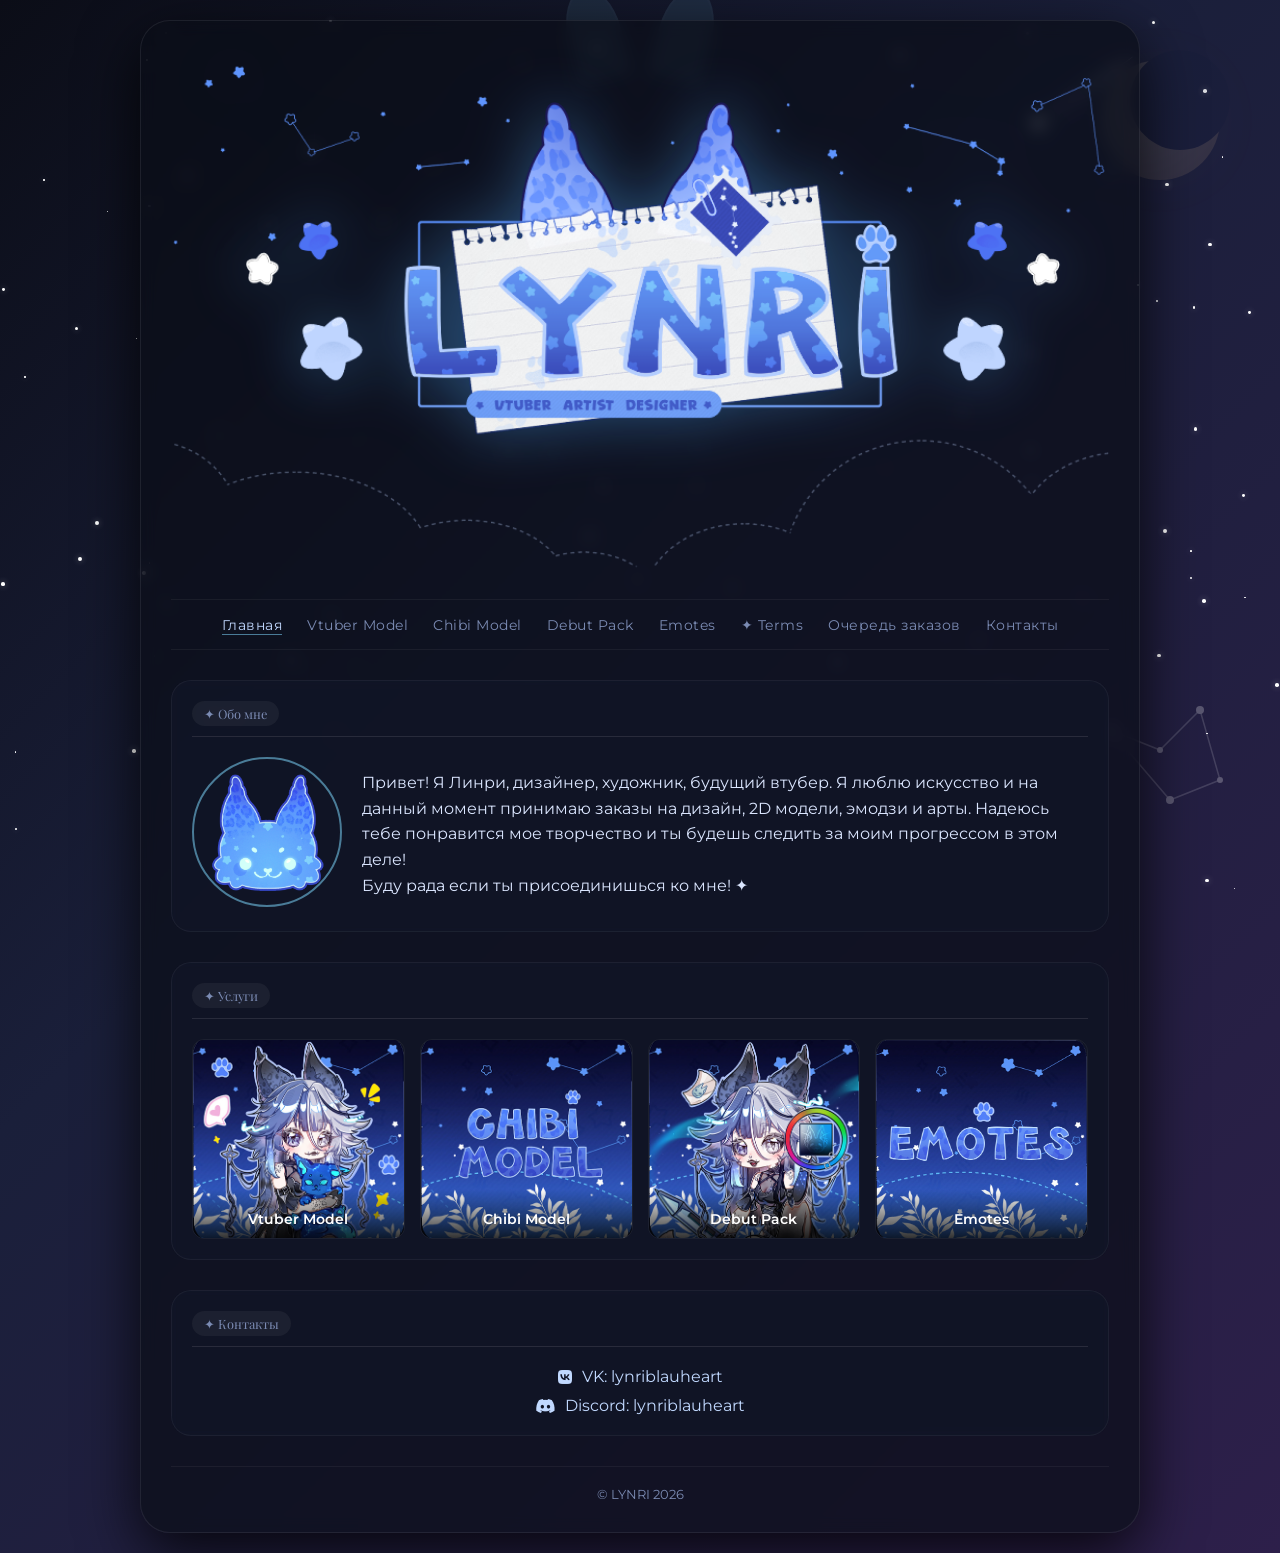
==== commit 8ddad5e8: "new version" ====
--- a/index.html
+++ b/index.html
@@ -3,450 +3,26 @@
 <head>
     <meta charset="UTF-8">
     <meta name="viewport" content="width=device-width, initial-scale=1.0">
-    <title>LYNRI — Очередь заказов</title>
+    <title>LYNRI — Портфолио</title>
 
+    <!-- Шрифты (ваши + запасные) -->
     <link href="https://fonts.googleapis.com/css2?family=Playfair+Display:ital,wght@0,400;0,600;1,400&family=Montserrat:wght@300;400;500&display=swap" rel="stylesheet">
     <link rel="stylesheet" href="https://cdnjs.cloudflare.com/ajax/libs/font-awesome/6.4.0/css/all.min.css">
+    <link rel="stylesheet" href="style.css">
 
     <style>
-        /* =
-              1. БАЗОВЫЕ ЦВЕТА И ФОН (ГРАДИЕНТ)
-              = */
-        * {
-            box-sizing: border-box;
-            margin: 0;
-            padding: 0;
-        }
-
-        body {
-            /* Убрали картинку, теперь градиент */
-            background: linear-gradient(135deg, #0b0d17 0%, #1a1f3a 40%, #2d1f4a 100%);
-            min-height: 100vh;
-            color: #e0e5ff;
-            font-family: 'Montserrat', sans-serif;
-            display: flex;
-            justify-content: center;
-            padding: 20px;
-            overflow-x: hidden;
-        }
-
-        /* =
-              2. ДЕКОРАТИВНЫЕ ЭЛЕМЕНТЫ (ЗВЁЗДЫ, ЛУНА, СОЗВЕЗДИЕ)
-              = */
-
-        /* Общий контейнер для декора (чтобы не мешал контенту) */
-        .stars-wrapper {
-            position: fixed;
-            top: 0;
-            left: 0;
-            width: 100%;
-            height: 100%;
-            pointer-events: none;
-            z-index: 0;
-            overflow: hidden;
-        }
-
-        /* Звёзды (мерцающие) */
-        .star {
-            position: absolute;
-            background: #fff;
-            border-radius: 50%;
-            animation: twinkle var(--duration) ease-in-out infinite alternate;
-            box-shadow: 0 0 6px rgba(255,255,255,0.4);
-        }
-
-        @keyframes twinkle {
-            0% { opacity: 0.3; transform: scale(0.8); }
-            100% { opacity: 1; transform: scale(1.2); }
-        }
-
-        /* Падающая звезда */
-        .shooting-star {
-            position: absolute;
-            top: 10%;
-            left: 80%;
-            width: 120px;
-            height: 2px;
-            background: linear-gradient(to right, rgba(255,255,255,0), #ffffff);
-            border-radius: 50%;
-            transform: rotate(-35deg);
-            animation: shoot 8s linear infinite;
-            box-shadow: 0 0 20px rgba(255,255,255,0.5);
-        }
-
-        .shooting-star::after {
-            content: '';
-            position: absolute;
-            top: -3px;
-            left: 0;
-            width: 8px;
-            height: 8px;
-            background: #fff;
-            border-radius: 50%;
-            box-shadow: 0 0 20px #fff;
-        }
-
-        @keyframes shoot {
-            0% { transform: translate(0, 0) rotate(-35deg); opacity: 0; }
-            5% { opacity: 1; }
-            20% { opacity: 1; }
-            40% { opacity: 0; transform: translate(-600px, 400px) rotate(-35deg); }
-            100% { opacity: 0; }
-        }
-
-        .constellation {
-            position: fixed;
-            bottom: 60px;
-            right: 40px;
-            width: 200px;
-            height: 150px;
-            opacity: 0.25;
-            z-index: 0;
-            stroke: rgba(255,255,255,0.6);
-            fill: none;
-            stroke-width: 1.5;
-        }
-
-        .constellation circle {
-            fill: #fff;
-            stroke: none;
-        }
-
-        /* Луна (полумесяц) */
-        .moon {
-            position: fixed;
-            top: 60px;
-            right: 60px;
-            width: 120px;
-            height: 120px;
-            opacity: 0.15;
-            z-index: 0;
-            background: radial-gradient(circle at 30% 30%, #ffe5b4, #b08d6a);
-            border-radius: 50%;
-            box-shadow: 0 0 80px rgba(255, 235, 180, 0.2);
-        }
-
-        .moon::after {
-            content: '';
-            position: absolute;
-            top: -10px;
-            left: 30px;
-            width: 100px;
-            height: 100px;
-            background: #1a1f3a;
-            border-radius: 50%;
-        }
-
-        .ears {
-            position: fixed;
-            top: 0;
-            left: 50%;
-            transform: translateX(-50%);
-            width: 300px;
-            height: 80px;
-            z-index: 0;
-            opacity: 0.2;
-            pointer-events: none;
-        }
-
-        .ears::before, .ears::after {
-            content: '';
-            position: absolute;
-            bottom: 0;
-            width: 50px;
-            height: 90px;
-            background: #4a7c98;
-            border-radius: 50% 50% 0 0;
-            transform-origin: bottom center;
-            border: 2px solid rgba(255,255,255,0.1);
-        }
-
-        .ears::before {
-            left: 30%;
-            transform: rotate(-15deg);
-        }
-
-        .ears::after {
-            right: 30%;
-            transform: rotate(15deg);
-        }
-
-        /* =
-              3. ОСНОВНОЙ КОНТЕЙНЕР
-              = */
-        .container {
-            position: relative;
-            z-index: 1;
-            max-width: 900px;
-            width: 100%;
-            background: rgba(11, 13, 23, 0.7);
-            backdrop-filter: blur(8px);
-            padding: 30px;
-            border-radius: 30px;
-            border: 1px solid rgba(255,255,255,0.08);
-            box-shadow: 0 20px 60px rgba(0,0,0,0.8);
-        }
-
-        @font-face {
-            font-family: 'Angelic Bonques';
-            src: url('fonts/Angelic Bonques Sans Regular.ttf') format('truetype');
-            font-weight: normal;
-            font-style: normal;
-        }
-        @font-face {
-            font-family: 'Bergamasco';
-            src: url('fonts/BergamascoLight.otf') format('opentype');
-            font-weight: normal;
-            font-style: normal;
-        }
-        @font-face {
-            font-family: 'Pixelzone';
-            src: url('fonts/Pixelzone.ttf') format('truetype');
-            font-weight: 500;
-            font-style: normal;
-        }
-
-        h1, h2, .order-nick {
-            font-family: 'Angelic Bonques', 'Playfair Display', serif;
-            letter-spacing: 1px;
-        }
-
-        /* =
-              5. ЛОГОТИП И СОЦИАЛКИ
-              = */
-        .logo-header {
-            text-align: center;
-            margin-bottom: 10px;
-        }
-
-        .logo-header img {
-            max-width: 100%;
-            width: 100%;
-            height: auto;
-            filter: drop-shadow(0 0 30px rgba(79, 172, 254, 0.4));
-        }
-
-        .social-links {
-            display: flex;
-            justify-content: center;
-            gap: 15px;
-            flex-wrap: wrap;
-            margin: 15px 0 25px 0;
-        }
-
-        .social-links a {
-            color: #c1d9ff;
-            text-decoration: none;
-            font-size: 0.8rem;
-            padding: 8px 18px;
-            border-radius: 30px;
-            background: rgba(255, 255, 255, 0.06);
-            border: 1px solid rgba(255, 255, 255, 0.1);
-            backdrop-filter: blur(4px);
-            display: inline-flex;
-            align-items: center;
-            gap: 8px;
-            transition: all 0.3s ease;
-            letter-spacing: 0.5px;
-            font-weight: 400;
-            text-transform: uppercase;
-        }
-
-        .social-links a i {
-            font-size: 1.1em;
-        }
-
-        .social-links a:hover {
-            transform: scale(1.05);
-            background: rgba(79, 172, 254, 0.15);
-            border-color: #4a7c98;
-            box-shadow: 0 0 25px rgba(79, 172, 254, 0.15);
-            color: #fff;
-        }
-
-        /* =
-              6. СТИЛИ КАРТОЧЕК
-              = */
-        h1 {
-            font-size: 2.5rem;
-            margin-bottom: 10px;
-            color: #c1d9ff;
-            text-shadow: 0 0 20px rgba(79, 172, 254, 0.3);
-            text-align: center;
-        }
-
-        .sub-title {
-            font-size: 0.9rem;
-            color: #7b8bb3;
-            letter-spacing: 2px;
-            text-transform: uppercase;
-            margin-bottom: 30px;
-            text-align: center;
-        }
-
-        .section {
-            background: rgba(20, 25, 45, 0.6);
-            backdrop-filter: blur(4px);
-            border-radius: 20px;
-            padding: 20px;
-            margin-bottom: 30px;
-            border: 1px solid rgba(255,255,255,0.05);
-        }
-
-        .section-title {
-            font-size: 1.2rem;
-            color: #99b4e6;
-            border-bottom: 1px solid rgba(255,255,255,0.1);
-            padding-bottom: 10px;
-            margin-bottom: 20px;
-            display: flex;
-            justify-content: space-between;
-            align-items: center;
-        }
-
-        .section-title span {
-            font-size: 0.8rem;
-            background: rgba(255,255,255,0.05);
-            padding: 4px 12px;
-            border-radius: 20px;
-            color: #7b8bb3;
-        }
-
-        .order-card {
-            position: relative;
-            overflow: hidden;
-            border-radius: 12px;
-            padding: 16px 20px;
-            margin-bottom: 12px;
-            display: flex;
-            justify-content: space-between;
-            align-items: center;
-            border-left: 3px solid #4a7c98;
-            background: #141c2b;
-            transition: all 0.2s;
-            box-shadow: 0 4px 15px rgba(0,0,0,0.3);
-        }
-
-        .order-card:hover {
-            transform: translateX(3px);
-        }
-
-        /* Фон прогресса теперь использует реальный процент */
-        .order-card::before {
-            content: '';
-            position: absolute;
-            top: 0;
-            left: 0;
-            height: 100%;
-            width: var(--progress, 0%);
-            background: rgba(74, 124, 152, 0.25);
-            transition: width 0.5s ease;
-            z-index: 0;
-        }
-
-        .order-nick {
-            position: relative;
-            z-index: 1;
-            font-size: 1.1rem;
-            font-weight: 600;
-            color: #dbe6ff;
-            letter-spacing: 0.5px;
-        }
-
-        .task-name {
-            font-weight: 700;
-            color: #88c0d0;
-            margin-left: 4px;
-        }
-
-        .order-right {
-            position: relative;
-            z-index: 1;
-            display: flex;
-            align-items: center;
-            gap: 15px;
-            flex-wrap: wrap;
-            justify-content: flex-end;
-        }
-
-        .payment-badge {
-            font-size: 0.7rem;
-            padding: 4px 12px;
-            border-radius: 30px;
-            font-weight: 600;
-            text-transform: uppercase;
-            letter-spacing: 0.5px;
-            white-space: nowrap;
-        }
-
-        .payment-paid {
-            background: #1b4a3b;
-            color: #6fcf97;
-        }
-
-        .payment-reserved {
-            background: #4a7c98;
-            color: #e0e5ff;
-        }
-
-        .payment-unpaid {
-            background: #4a2e2e;
-            color: #f28b8b;
-        }
-
-        .progress-text {
-            font-size: 0.85rem;
-            font-weight: 500;
-            color: #7b8bb3;
-            min-width: 35px;
-            text-align: right;
-        }
-
-        /* =
-              7. АДАПТИВ
-              = */
-        @media (max-width: 650px) {
-            .container { padding: 15px; }
-            .order-card {
-                flex-direction: column;
-                align-items: flex-start;
-                gap: 10px;
-            }
-            .order-right {
-                width: 100%;
-                justify-content: flex-start;
-            }
-            .order-nick {
-                font-size: 1rem;
-            }
-            .logo-header img {
-                max-width: 200px;
-            }
-            .social-links a {
-                padding: 6px 14px;
-                font-size: 0.7rem;
-            }
-            .moon, .constellation {
-                display: none;
-            }
-            .ears {
-                opacity: 0.1;
-                width: 200px;
-                height: 50px;
-            }
-        }
+        /* Стили для главной страницы (будут в style.css, но для начала здесь) */
+        /* Ниже основной CSS из style.css, можете просто скопировать в style.css */
     </style>
 </head>
 <body>
 
+    <!-- =========================================================
+        1. ДЕКОРАТИВНЫЕ ЭЛЕМЕНТЫ (ЗВЁЗДЫ, ЛУНА, СОЗВЕЗДИЕ)
+        ========================================================= -->
     <div class="stars-wrapper">
-        <!-- Звёзды (генерация через JS) -->
         <div id="stars-container"></div>
-
-        <!-- Падающая звезда -->
         <div class="shooting-star"></div>
-
-        <!-- Созвездие (SVG) -->
         <svg class="constellation" viewBox="0 0 200 150">
             <polyline points="30,80 70,40 120,60 160,20 180,90 130,110 70,40" />
             <circle cx="30" cy="80" r="3" />
@@ -456,181 +32,115 @@
             <circle cx="180" cy="90" r="3" />
             <circle cx="130" cy="110" r="4" />
         </svg>
-
-        <!-- Луна -->
         <div class="moon"></div>
-
-        <!-- Ушки (декоративные) -->
         <div class="ears"></div>
     </div>
 
-    <!-- =
-        ОСНОВНОЙ КОНТЕНТ
-        = -->
+    <!-- =========================================================
+        2. ОСНОВНОЙ КОНТЕЙНЕР
+        ========================================================= -->
     <div class="container">
 
         <!-- ЛОГОТИП -->
         <div class="logo-header">
-            <img src="logo.png" alt="LYNRI Logo">
+            <img src="images/logo.png" alt="LYNRI Logo">
         </div>
 
-        <!-- СОЦИАЛКИ -->
-        <div class="social-links">
-            <a href="https://vk.com/lynriblauheart" target="_blank" aria-label="VK">
-                <i class="fa-brands fa-vk"></i> VK
-            </a>
-            <a title="https://discord.gg/lynriblauheart" target="_blank" aria-label="Discord">
-                <i class="fa-brands fa-discord"></i> lynriblauheart
-            </a>
-            <a href="https://lynxheart.myportfolio.com/work" target="_blank" aria-label="Портфолио">
-                <i class="fa-solid fa-briefcase"></i> Портфолио
-            </a>
-        </div>
 
-        <!-- ЗАГОЛОВОК -->
-        <h1>✦ Очередь заказов</h1>
-        <div class="sub-title">в работе</div>
+        <!-- =========================================================
+            3. НАВИГАЦИЯ (МЕНЮ)
+            ========================================================= -->
+        <nav class="main-nav">
+            <ul>
+                <li><a href="index.html" class="highlight-link">Главная</a></li>
+                <li><a href="pages/vtuber.html">Vtuber Model</a></li>
+                <li><a href="pages/chibi.html">Chibi Model</a></li>
+                <li><a href="pages/debut.html">Debut Pack</a></li>
+                <li><a href="pages/emotes.html">Emotes</a></li>
+                <li><a href="pages/terms.html">✦ Terms</a></li>
+                <li><a href="pages/orders.html">Очередь заказов</a></li>
+                <li><a href="#contact">Контакты</a></li>
+            </ul>
+        </nav>
 
-        <!-- Блок: Активные -->
-        <div class="section" id="active-section">
+        <!-- =========================================================
+            4. БЛОК «ОБО МНЕ»
+            ========================================================= -->
+        <section id="about" class="section">
             <div class="section-title">
-                <span>Активные</span>
-                <span id="active-count">0</span>
+                <span>✦ Обо мне</span>
             </div>
-            <div id="active-list"></div>
-        </div>
+            <div class="about-content">
+                <div class="about-image">
+                    <!-- Вставьте ваше фото -->
+                    <img src="images/logo2.png" alt="LYNRI">
+                </div>
+                <div class="about-text">
+                    <p>Привет! Я Линри, дизайнер, художник, будущий втубер. Я люблю искусство и на данный момент принимаю заказы на дизайн, 2D модели, эмодзи и арты. Надеюсь тебе понравится мое творчество и ты будешь следить за моим прогрессом в этом деле!</p>
+                    <p>Буду рада если ты присоединишься ко мне! ✦</p>
+                </div>
+            </div>
+        </section>
 
-        <!-- Блок: Бронь -->
-        <div class="section" id="reserved-section">
+        <!-- =========================================================
+            5. ПОРТФОЛИО / УСЛУГИ (краткая сетка)
+            ========================================================= -->
+        <section class="section">
             <div class="section-title">
-                <span>Бронь</span>
-                <span id="reserved-count">0</span>
+                <span>✦ Услуги</span>
             </div>
-            <div id="reserved-list"></div>
-        </div>
+            <div class="portfolio-grid">
+                <a href="pages/vtuber.html" class="portfolio-card">
+                    <img src="images/vtuber_icon.png" alt="Vtuber Model">
+                    <div class="card-overlay">
+                        <span>Vtuber Model</span>
+                    </div>
+                </a>
+                <a href="pages/chibi.html" class="portfolio-card">
+                    <img src="images/chibi_icon.png" alt="Chibi Model">
+                    <div class="card-overlay">
+                        <span>Chibi Model</span>
+                    </div>
+                </a>
+                <a href="pages/debut.html" class="portfolio-card">
+                    <img src="images/debut_icon.png" alt="Debut Pack">
+                    <div class="card-overlay">
+                        <span>Debut Pack</span>
+                    </div>
+                </a>
+                <a href="pages/emotes.html" class="portfolio-card">
+                    <img src="images/emotes_icon.png" alt="Emotes">
+                    <div class="card-overlay">
+                        <span>Emotes</span>
+                    </div>
+                </a>
+            </div>
+        </section>
 
-        <!-- Блок: Не начато -->
-        <div class="section" id="notstarted-section">
+        <!-- =========================================================
+            6. БЛОК «КОНТАКТЫ»
+            ========================================================= -->
+        <section id="contact" class="section">
             <div class="section-title">
-                <span>Не начато</span>
-                <span id="notstarted-count">0</span>
+                <span>✦ Контакты</span>
             </div>
-            <div id="notstarted-list"></div>
-        </div>
+            <div class="contact-links">
+                <a href="https://vk.com/lynriblauheart" target="_blank">
+                    <i class="fa-brands fa-vk"></i> VK: lynriblauheart
+                </a>
+                <a>
+                    <i class="fa-brands fa-discord"></i> Discord: lynriblauheart
+                </a>
+            </div>
+        </section>
 
-        <!-- Блок: Выполнено -->
-        <div class="section" id="done-section">
-            <div class="section-title">
-                <span>Выполнено</span>
-                <span id="done-count">0</span>
-            </div>
-            <div id="done-list"></div>
+        <!-- ФУТЕР -->
+        <div class="footer-note">
+            <p>© LYNRI 2026</p>
         </div>
 
     </div>
 
-
-    <script>
-        function createStars() {
-            const container = document.getElementById('stars-container');
-            const count = 120;
-            for (let i = 0; i < count; i++) {
-                const star = document.createElement('div');
-                star.className = 'star';
-                const size = Math.random() * 3 + 1; // 1-4px
-                star.style.width = size + 'px';
-                star.style.height = size + 'px';
-                star.style.left = Math.random() * 100 + '%';
-                star.style.top = Math.random() * 100 + '%';
-                star.style.setProperty('--duration', (Math.random() * 3 + 2) + 's');
-                star.style.animationDelay = Math.random() * 5 + 's';
-                container.appendChild(star);
-            }
-        }
-        createStars();
-
-        // Загрузка заказов
-        const GOOGLE_SHEETS_CSV_URL = 'https://docs.google.com/spreadsheets/d/e/2PACX-1vSNhwUR_3ETiJWZ6vfwdBW4qTmyRt2Hpr75f9pdYQv3sspDYTM1a3YEpZRVk6puR47KJiubB7EDcAG7/pub?output=csv';
-
-        const PAYMENT_CLASSES = {
-            'Оплачено': 'payment-paid',
-            'Оплачено 50%': 'payment-paid',
-            'Бронь': 'payment-reserved',
-            'Не оплачено': 'payment-unpaid'
-        };
-
-        async function loadOrders() {
-            try {
-                const response = await fetch(GOOGLE_SHEETS_CSV_URL, { cache: 'no-store' });
-                if (!response.ok) throw new Error('Ошибка загрузки таблицы');
-                const csvText = await response.text();
-                const rows = csvText.trim().split('\n').slice(1);
-
-                const orders = rows.map(row => {
-                    const cols = row.split(',').map(c => c.trim().replace(/^"|"$/g, ''));
-                    
-                    let payment = cols[3] || 'Не оплачено';
-                    if (/^\d+$/.test(payment)) {
-                        payment = 'Не оплачено';
-                    }
-
-                    // Добавил чтение процента из 8-го столбца (индекс 7)
-                    let progress = parseInt(cols[7]) || 0;
-
-                    return {
-                        owner: cols[0] || 'Без имени',
-                        task: cols[1] || 'Задача',
-                        status: cols[2] || 'Не начато',
-                        payment: payment,
-                        progress: progress // теперь он есть в объекте
-                    };
-                });
-
-                const validOrders = orders.filter(o => o.owner !== 'Без имени');
-                renderOrders(validOrders);
-
-            } catch (error) {
-                console.error('Ошибка при загрузке:', error);
-                document.querySelector('#active-list').innerHTML =
-                    '<p style="color:#f28b8b; text-align:center; padding:20px;">Ошибка загрузки списка. Проверьте ссылку CSV.</p>';
-            }
-        }
-
-        function renderOrders(orders) {
-            const active = orders.filter(o => o.status === 'Выполняется');
-            const reserved = orders.filter(o => o.status === 'Бронь' || o.payment === 'Бронь');
-            const notStarted = orders.filter(o => o.status === 'Не начато');
-            const done = orders.filter(o => o.status === 'Выполнено');
-
-            function createCard(order) {
-                const badgeClass = PAYMENT_CLASSES[order.payment] || 'payment-unpaid';
-                return `
-                    <div class="order-card" style="--progress: ${order.progress}%;">
-                        <span class="order-nick">
-                            ${order.owner} 
-                            <span class="task-name">[${order.task}]</span>
-                        </span>
-                        <div class="order-right">
-                            <span class="payment-badge ${badgeClass}">${order.payment}</span>
-                            <span class="progress-text">${order.progress}%</span>
-                        </div>
-                    </div>
-                `;
-            }
-
-            document.getElementById('active-list').innerHTML = active.map(createCard).join('');
-            document.getElementById('reserved-list').innerHTML = reserved.map(createCard).join('');
-            document.getElementById('notstarted-list').innerHTML = notStarted.map(createCard).join('');
-            document.getElementById('done-list').innerHTML = done.map(createCard).join('');
-
-            document.getElementById('active-count').textContent = active.length;
-            document.getElementById('reserved-count').textContent = reserved.length;
-            document.getElementById('notstarted-count').textContent = notStarted.length;
-            document.getElementById('done-count').textContent = done.length;
-        }
-
-        loadOrders();
-        setInterval(loadOrders, 30000);
-    </script>
+    <script src="scripts.js"></script>
 </body>
 </html>
--- a/style.css
+++ b/style.css
@@ -0,0 +1,404 @@
+/* =========================================================
+   1. БАЗОВЫЕ ЦВЕТА И ФОН (ГРАДИЕНТ)
+   ========================================================= */
+* {
+    box-sizing: border-box;
+    margin: 0;
+    padding: 0;
+}
+
+body {
+    background: linear-gradient(135deg, #0b0d17 0%, #1a1f3a 40%, #2d1f4a 100%);
+    min-height: 100vh;
+    color: #e0e5ff;
+    font-family: 'Montserrat', sans-serif;
+    display: flex;
+    justify-content: center;
+    padding: 20px;
+    overflow-x: hidden;
+}
+
+.container {
+    position: relative;
+    z-index: 1;
+    max-width: 1000px; /* Чуть шире для портфолио */
+    width: 100%;
+    background: rgba(11, 13, 23, 0.7);
+    backdrop-filter: blur(8px);
+    padding: 30px;
+    border-radius: 30px;
+    border: 1px solid rgba(255,255,255,0.08);
+    box-shadow: 0 20px 60px rgba(0,0,0,0.8);
+}
+
+/* =========================================================
+   2. ДЕКОРАТИВНЫЕ ЭЛЕМЕНТЫ (ЗВЁЗДЫ, ЛУНА, СОЗВЕЗДИЕ)
+   ========================================================= */
+.stars-wrapper {
+    position: fixed;
+    top: 0;
+    left: 0;
+    width: 100%;
+    height: 100%;
+    pointer-events: none;
+    z-index: 0;
+    overflow: hidden;
+}
+
+.star {
+    position: absolute;
+    background: #fff;
+    border-radius: 50%;
+    animation: twinkle var(--duration) ease-in-out infinite alternate;
+    box-shadow: 0 0 6px rgba(255,255,255,0.4);
+}
+
+@keyframes twinkle {
+    0% { opacity: 0.3; transform: scale(0.8); }
+    100% { opacity: 1; transform: scale(1.2); }
+}
+
+.shooting-star {
+    position: absolute;
+    top: 10%;
+    left: 80%;
+    width: 120px;
+    height: 2px;
+    background: linear-gradient(to right, rgba(255,255,255,0), #ffffff);
+    border-radius: 50%;
+    transform: rotate(-35deg);
+    animation: shoot 8s linear infinite;
+    box-shadow: 0 0 20px rgba(255,255,255,0.5);
+}
+
+.shooting-star::after {
+    content: '';
+    position: absolute;
+    top: -3px;
+    left: 0;
+    width: 8px;
+    height: 8px;
+    background: #fff;
+    border-radius: 50%;
+    box-shadow: 0 0 20px #fff;
+}
+
+@keyframes shoot {
+    0% { transform: translate(0, 0) rotate(-35deg); opacity: 0; }
+    5% { opacity: 1; }
+    20% { opacity: 1; }
+    40% { opacity: 0; transform: translate(-600px, 400px) rotate(-35deg); }
+    100% { opacity: 0; }
+}
+
+.constellation {
+    position: fixed;
+    bottom: 60px;
+    right: 40px;
+    width: 200px;
+    height: 150px;
+    opacity: 0.25;
+    z-index: 0;
+    stroke: rgba(255,255,255,0.6);
+    fill: none;
+    stroke-width: 1.5;
+}
+
+.constellation circle {
+    fill: #fff;
+    stroke: none;
+}
+
+.moon {
+    position: fixed;
+    top: 60px;
+    right: 60px;
+    width: 120px;
+    height: 120px;
+    opacity: 0.15;
+    z-index: 0;
+    background: radial-gradient(circle at 30% 30%, #ffe5b4, #b08d6a);
+    border-radius: 50%;
+    box-shadow: 0 0 80px rgba(255, 235, 180, 0.2);
+}
+
+.moon::after {
+    content: '';
+    position: absolute;
+    top: -10px;
+    left: 30px;
+    width: 100px;
+    height: 100px;
+    background: #1a1f3a;
+    border-radius: 50%;
+}
+
+.ears {
+    position: fixed;
+    top: 0;
+    left: 50%;
+    transform: translateX(-50%);
+    width: 300px;
+    height: 80px;
+    z-index: 0;
+    opacity: 0.2;
+    pointer-events: none;
+}
+
+.ears::before, .ears::after {
+    content: '';
+    position: absolute;
+    bottom: 0;
+    width: 50px;
+    height: 90px;
+    background: #4a7c98;
+    border-radius: 50% 50% 0 0;
+    transform-origin: bottom center;
+    border: 2px solid rgba(255,255,255,0.1);
+}
+
+.ears::before {
+    left: 30%;
+    transform: rotate(-15deg);
+}
+
+.ears::after {
+    right: 30%;
+    transform: rotate(15deg);
+}
+
+/* =========================================================
+   3. ЛОГОТИП И СОЦСЕТИ
+   ========================================================= */
+.logo-header {
+    text-align: center;
+    margin-bottom: 10px;
+}
+
+.logo-header img {
+    max-width: 100%;
+    width: 100%;
+    height: auto;
+    filter: drop-shadow(0 0 30px rgba(79, 172, 254, 0.4));
+}
+
+.social-links {
+    display: flex;
+    justify-content: center;
+    gap: 15px;
+    flex-wrap: wrap;
+    margin: 10px 0 20px 0;
+}
+
+.social-links a {
+    color: #c1d9ff;
+    text-decoration: none;
+    font-size: 0.8rem;
+    padding: 8px 18px;
+    border-radius: 30px;
+    background: rgba(255, 255, 255, 0.06);
+    border: 1px solid rgba(255, 255, 255, 0.1);
+    backdrop-filter: blur(4px);
+    display: inline-flex;
+    align-items: center;
+    gap: 8px;
+    transition: all 0.3s ease;
+    letter-spacing: 0.5px;
+    font-weight: 400;
+    text-transform: uppercase;
+}
+
+.social-links a i {
+    font-size: 1.1em;
+}
+
+.social-links a:hover {
+    transform: scale(1.05);
+    background: rgba(79, 172, 254, 0.15);
+    border-color: #4a7c98;
+    box-shadow: 0 0 25px rgba(79, 172, 254, 0.15);
+    color: #fff;
+}
+
+/* =========================================================
+   4. НАВИГАЦИЯ (МЕНЮ)
+   ========================================================= */
+.main-nav {
+    margin: 20px 0 30px 0;
+    border-top: 1px solid rgba(255,255,255,0.05);
+    border-bottom: 1px solid rgba(255,255,255,0.05);
+    padding: 15px 0;
+    text-align: center;
+}
+
+.main-nav ul {
+    list-style: none;
+    display: flex;
+    flex-wrap: wrap;
+    justify-content: center;
+    gap: 10px 25px;
+}
+
+.main-nav ul li a {
+    color: #7b8bb3;
+    text-decoration: none;
+    font-size: 0.9rem;
+    transition: color 0.2s, transform 0.2s;
+    letter-spacing: 0.5px;
+}
+
+.main-nav ul li a:hover {
+    color: #c1d9ff;
+    transform: scale(1.05);
+}
+
+.main-nav ul li a.highlight-link {
+    color: #c1d9ff;
+    border-bottom: 1px solid #4a7c98;
+}
+
+/* =========================================================
+   5. СЕКЦИИ И КАРТОЧКИ (общие стили для всех страниц)
+   ========================================================= */
+.section {
+    background: rgba(20, 25, 45, 0.6);
+    backdrop-filter: blur(4px);
+    border-radius: 20px;
+    padding: 20px;
+    margin-bottom: 30px;
+    border: 1px solid rgba(255,255,255,0.05);
+}
+
+.section-title {
+    font-family: 'Angelic Bonques', 'Playfair Display', serif;
+    font-size: 1.4rem;
+    color: #99b4e6;
+    border-bottom: 1px solid rgba(255,255,255,0.1);
+    padding-bottom: 10px;
+    margin-bottom: 20px;
+    display: flex;
+    justify-content: space-between;
+    align-items: center;
+}
+
+.section-title span {
+    font-size: 0.8rem;
+    background: rgba(255,255,255,0.05);
+    padding: 4px 12px;
+    border-radius: 20px;
+    color: #7b8bb3;
+}
+
+.about-content {
+    display: flex;
+    gap: 20px;
+    flex-wrap: wrap;
+    align-items: center;
+}
+
+.about-image img {
+    width: 150px;
+    height: 150px;
+    object-fit: cover;
+    border-radius: 50%;
+    border: 2px solid #4a7c98;
+}
+
+.about-text {
+    flex: 1;
+    line-height: 1.6;
+    color: #dbe6ff;
+}
+
+/* =========================================================
+   6. ПОРТФОЛИО (СЕТКА) - для главной
+   ========================================================= */
+.portfolio-grid {
+    display: grid;
+    grid-template-columns: repeat(auto-fit, minmax(180px, 1fr));
+    gap: 15px;
+}
+
+.portfolio-card {
+    position: relative;
+    border-radius: 12px;
+    overflow: hidden;
+    display: block;
+    border: 1px solid rgba(255,255,255,0.05);
+    transition: transform 0.2s, box-shadow 0.2s;
+    height: 200px;
+}
+
+.portfolio-card img {
+    width: 100%;
+    height: 100%;
+    object-fit: cover;
+}
+
+.portfolio-card:hover {
+    transform: scale(1.02);
+    box-shadow: 0 0 30px rgba(79, 172, 254, 0.2);
+}
+
+.portfolio-card .card-overlay {
+    position: absolute;
+    bottom: 0;
+    left: 0;
+    width: 100%;
+    background: linear-gradient(to top, rgba(0,0,0,0.8), transparent);
+    padding: 20px 10px 10px;
+    text-align: center;
+}
+
+.portfolio-card .card-overlay span {
+    color: #fff;
+    font-weight: 600;
+    font-size: 0.9rem;
+}
+
+/* =========================================================
+   7. КОНТАКТЫ (БЛОК)
+   ========================================================= */
+.contact-links {
+    display: flex;
+    flex-direction: column;
+    gap: 10px;
+    align-items: center;
+}
+
+.contact-links a {
+    color: #c1d9ff;
+    text-decoration: none;
+    font-size: 1rem;
+    transition: color 0.2s;
+    display: flex;
+    align-items: center;
+    gap: 10px;
+}
+
+.contact-links a:hover {
+    color: #fff;
+}
+
+.footer-note {
+    text-align: center;
+    color: #7b8bb3;
+    font-size: 0.8rem;
+    padding: 20px 0 0 0;
+    border-top: 1px solid rgba(255,255,255,0.05);
+}
+
+/* =========================================================
+   8. АДАПТИВ (Мобильные)
+   ========================================================= */
+@media (max-width: 700px) {
+    .container { padding: 15px; }
+    .main-nav ul { flex-direction: column; gap: 8px; }
+    .about-content { flex-direction: column; align-items: center; text-align: center; }
+    .portfolio-grid { grid-template-columns: repeat(auto-fit, minmax(140px, 1fr)); }
+    .portfolio-card { height: 150px; }
+    .logo-header img { max-width: 200px; }
+    .social-links a { padding: 6px 14px; font-size: 0.7rem; }
+    .moon, .constellation { display: none; }
+    .ears { opacity: 0.1; width: 200px; height: 50px; }
+}
